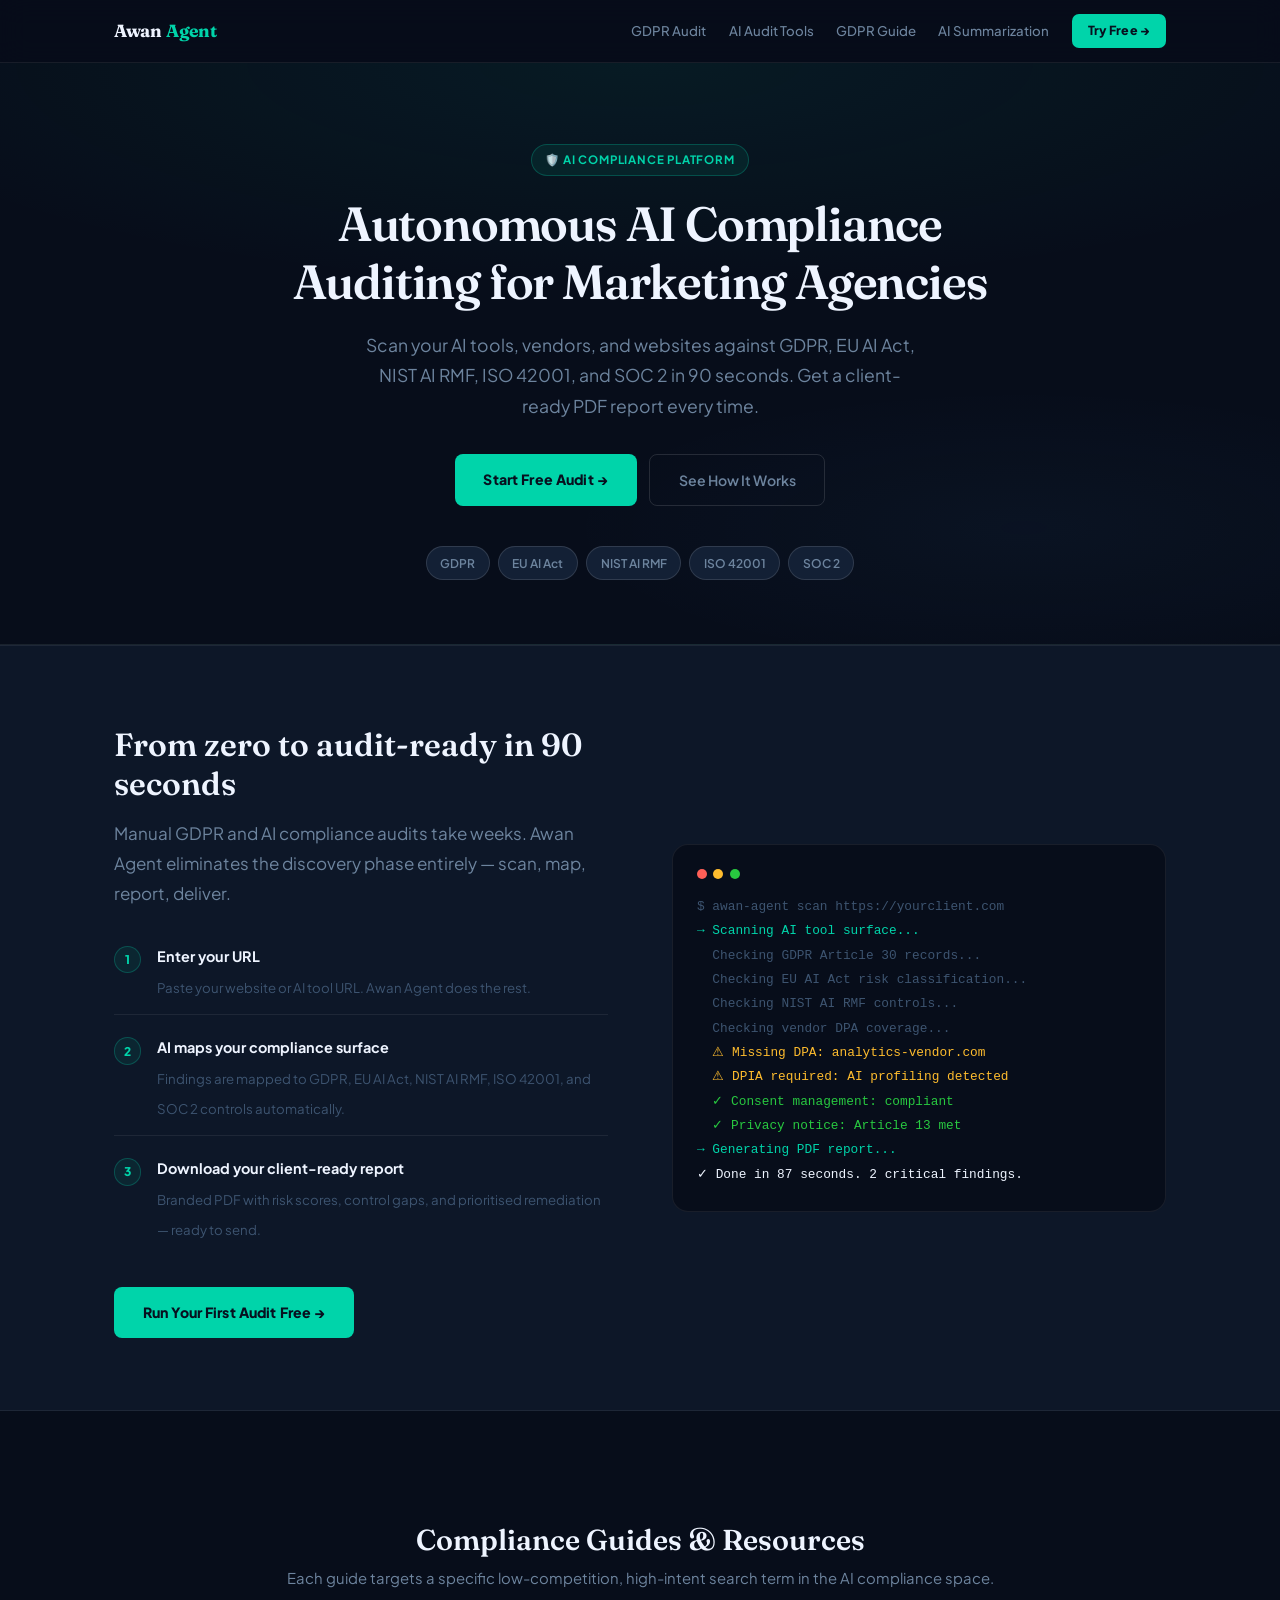
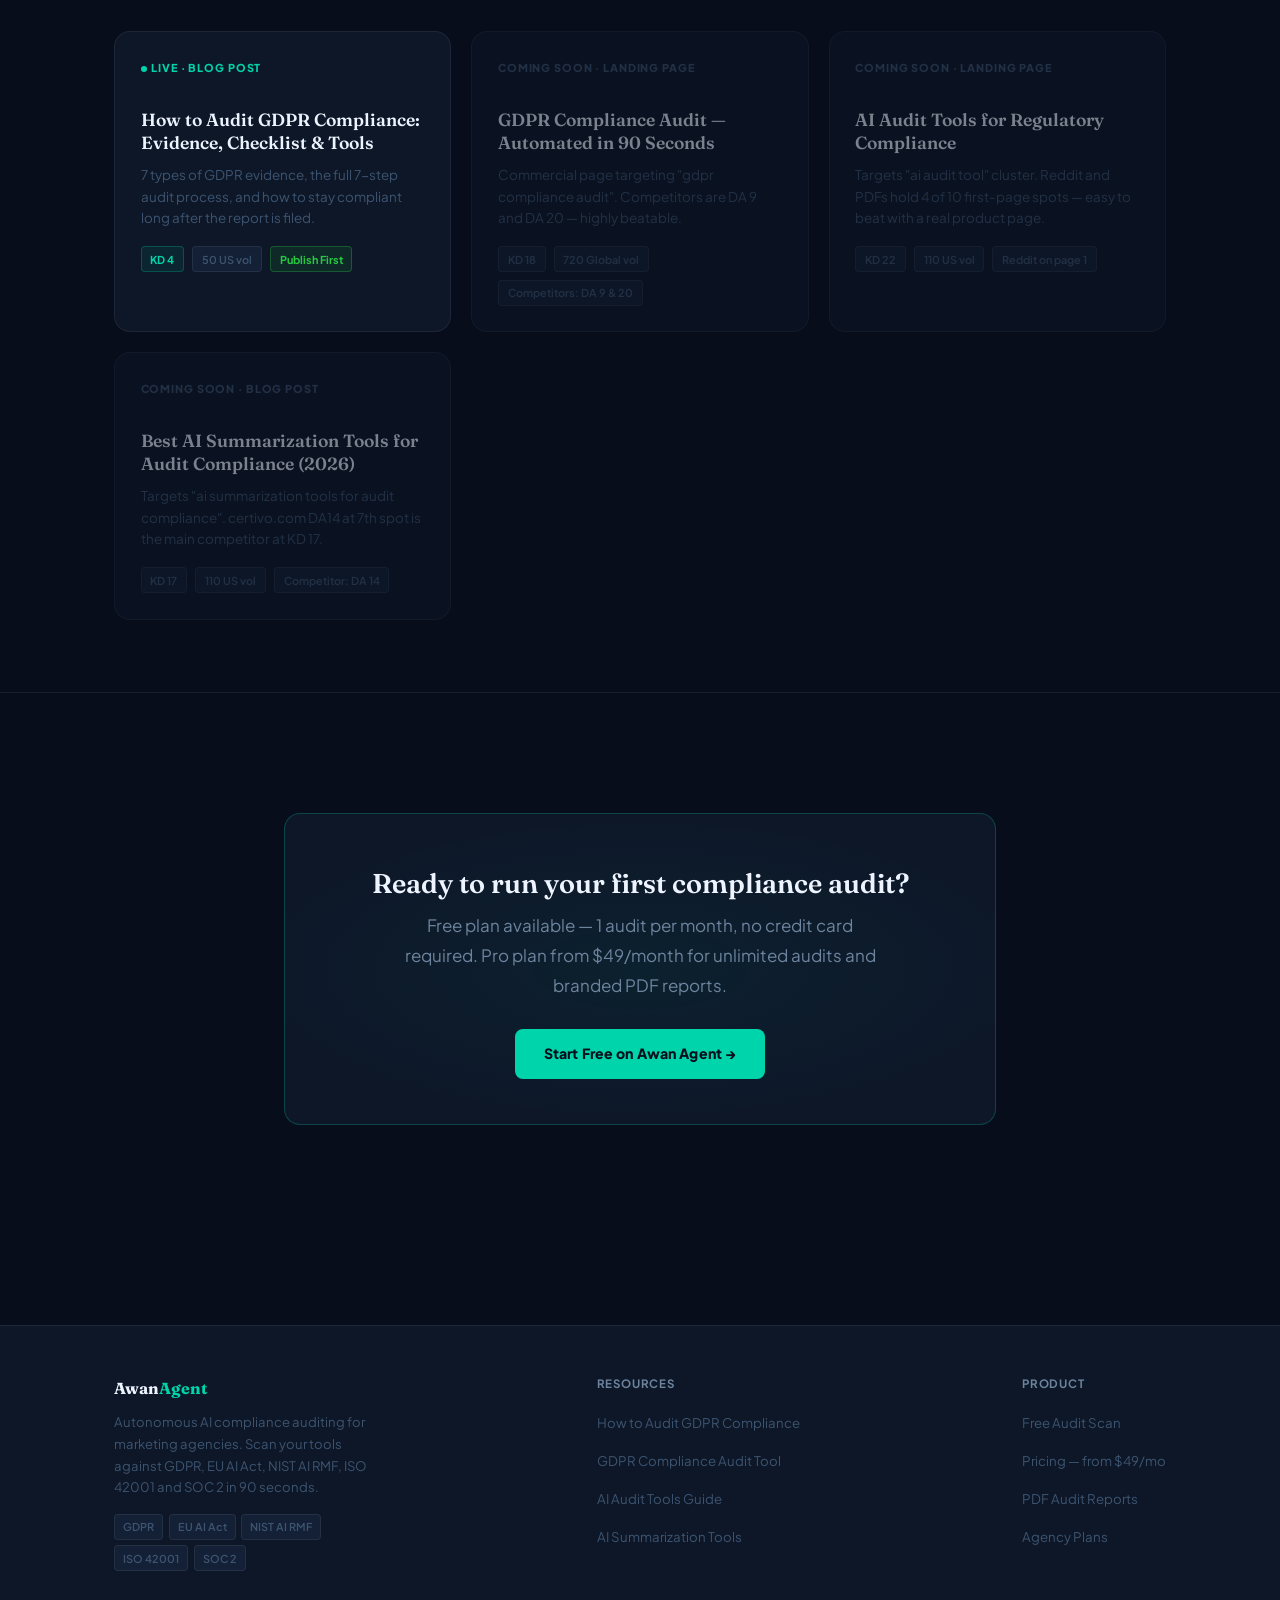
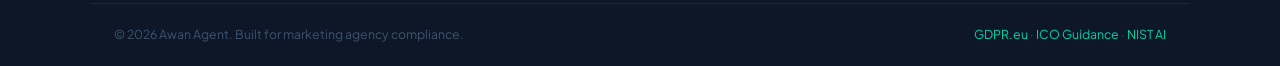
==== index.html @ 1c9b7498 "Add files via upload" ====
<!DOCTYPE html>
<html lang="en">
<head>
  <meta charset="UTF-8" />
  <meta name="viewport" content="width=device-width, initial-scale=1.0" />
  <title>Awan Agent — AI Compliance Audit for Marketing Agencies | GDPR, EU AI Act, SOC 2</title>
  <meta name="description" content="Awan Agent scans your AI tools against GDPR, EU AI Act, NIST AI RMF, ISO 42001 and SOC 2 in 90 seconds. Client-ready PDF reports. Built for marketing agencies." />
  <link rel="canonical" href="https://YOURDOMAIN.com/" />
  <meta property="og:title"       content="Awan Agent — AI Compliance Audit for Marketing Agencies" />
  <meta property="og:description" content="Autonomous GDPR and EU AI Act compliance auditing in 90 seconds. Client-ready PDF reports. Built for marketing agencies." />
  <meta property="og:type"        content="website" />
  <meta property="og:url"         content="https://YOURDOMAIN.com/" />
  <meta property="og:site_name"   content="Awan Agent" />
  <meta name="twitter:card"        content="summary_large_image" />
  <meta name="twitter:title"       content="Awan Agent — AI Compliance Audit for Marketing Agencies" />
  <meta name="twitter:description" content="Scan your AI tools against GDPR, EU AI Act, NIST AI RMF and SOC 2 in 90 seconds." />
  <script type="application/ld+json">
  {
    "@context": "https://schema.org",
    "@graph": [
      {
        "@type": "Organization",
        "name": "Awan Agent",
        "url": "https://awan-agent.lovable.app",
        "description": "Autonomous AI compliance auditing platform for marketing agencies covering GDPR, EU AI Act, NIST AI RMF, ISO 42001 and SOC 2."
      },
      {
        "@type": "WebSite",
        "name": "Awan Agent",
        "url": "https://YOURDOMAIN.com/",
        "description": "AI compliance audit resources and tools for marketing agencies."
      },
      {
        "@type": "BreadcrumbList",
        "itemListElement": [
          { "@type": "ListItem", "position": 1, "name": "Home", "item": "https://YOURDOMAIN.com/" }
        ]
      }
    ]
  }
  </script>
  <link rel="stylesheet" href="./styles.css" />
  <style>
    .hub-hero{padding:5rem 0 4rem;text-align:center;background:radial-gradient(ellipse 100% 60% at 50% 0%,rgba(0,212,170,.07) 0%,transparent 65%),radial-gradient(ellipse 60% 40% at 80% 80%,rgba(77,158,247,.04) 0%,transparent 60%);border-bottom:1px solid var(--border)}
    .hub-hero h1{max-width:720px;margin:0 auto 1.2rem}
    .hub-hero .lead{max-width:560px;margin:0 auto 2rem;font-size:1.1rem;color:var(--text-muted)}
    .frameworks-row{display:flex;gap:.5rem;flex-wrap:wrap;justify-content:center;margin-top:2.5rem}
    .fw-pill{background:var(--surface-2);border:1px solid var(--border-2);color:var(--text-muted);font-size:.75rem;font-weight:600;padding:.35rem .85rem;border-radius:100px}
    .pages-section{padding:4.5rem 0}
    .pages-section h2{text-align:center;font-size:clamp(1.3rem,3vw,1.8rem);margin-bottom:.5rem}
    .section-sub{text-align:center;color:var(--text-muted);font-size:.93rem;margin-bottom:2.5rem}
    .page-grid{display:grid;grid-template-columns:repeat(auto-fit,minmax(280px,1fr));gap:1.25rem}
    .page-card{background:var(--surface);border:1px solid var(--border);border-radius:var(--radius-lg);padding:1.6rem;text-decoration:none!important;display:block;transition:border-color .2s,transform .15s}
    .page-card:hover{border-color:var(--accent-border);transform:translateY(-3px);opacity:1}
    .page-card-type{font-size:.68rem;font-weight:800;text-transform:uppercase;letter-spacing:.08em;color:var(--accent);margin-bottom:.7rem;display:block}
    .page-card h3{font-family:var(--font-display);font-size:1.1rem;font-weight:600;color:#eef4ff;margin-bottom:.6rem;line-height:1.3}
    .page-card p{font-size:.84rem;color:var(--text-dim);margin:0 0 1.1rem;line-height:1.6}
    .page-card-meta{display:flex;gap:.5rem;flex-wrap:wrap}
    .kd-pill{font-size:.68rem;font-weight:700;background:var(--accent-dim);border:1px solid var(--accent-border);color:var(--accent);padding:.15rem .55rem;border-radius:4px}
    .vol-pill{font-size:.68rem;font-weight:600;background:var(--surface-2);border:1px solid var(--border);color:var(--text-dim);padding:.15rem .55rem;border-radius:4px}
    .live-dot{width:6px;height:6px;border-radius:50%;background:var(--accent);display:inline-block;margin-right:.3rem;animation:pulse 2s infinite}
    @keyframes pulse{0%,100%{opacity:1}50%{opacity:.35}}
    .coming-soon{opacity:.5;cursor:default}
    .coming-soon:hover{transform:none!important;border-color:var(--border)!important}
    .product-section{background:var(--surface);border-top:1px solid var(--border);border-bottom:1px solid var(--border);padding:4.5rem 0}
    .product-inner{max-width:var(--max-w-wide);margin:0 auto;padding:0 1.5rem;display:grid;grid-template-columns:1fr 1fr;gap:4rem;align-items:center}
    .product-inner h2{margin-top:0;font-size:clamp(1.4rem,3vw,2rem)}
    .product-inner>div>p{color:var(--text-muted)}
    .product-steps{list-style:none;margin:1.5rem 0 2rem;padding:0}
    .product-steps li{display:flex;gap:1rem;align-items:flex-start;padding:.75rem 0;border-bottom:1px solid var(--border)}
    .product-steps li:last-child{border-bottom:none}
    .step-num{background:var(--accent-dim);border:1px solid var(--accent-border);color:var(--accent);font-size:.75rem;font-weight:800;width:1.7rem;height:1.7rem;border-radius:50%;display:flex;align-items:center;justify-content:center;flex-shrink:0;margin-top:2px}
    .step-text strong{color:#eef4ff;display:block;font-size:.9rem;margin-bottom:.15rem}
    .step-text span{font-size:.83rem;color:var(--text-dim)}
    .product-visual{background:var(--bg);border:1px solid var(--border);border-radius:var(--radius-lg);padding:1.5rem}
    .terminal-bar{display:flex;gap:.4rem;margin-bottom:1rem}
    .terminal-bar span{width:10px;height:10px;border-radius:50%}
    .t-red{background:#ff5f57}.t-amber{background:#febc2e}.t-green{background:#28c840}
    .terminal-body{font-family:'Courier New',monospace;font-size:.8rem;line-height:1.9}
    .t-dim{color:var(--text-dim)}.t-accent{color:var(--accent)}.t-white{color:#eef4ff}.t-warn{color:#febc2e}.t-ok{color:#28c840}
    @media(max-width:720px){.product-inner{grid-template-columns:1fr;gap:2.5rem}.hub-hero{padding:3rem 0 2.5rem}}
  </style>
</head>
<body>

<nav class="site-nav" aria-label="Main navigation">
  <div class="nav-inner">
    <a href="./" class="nav-logo">Awan<span>Agent</span></a>
    <div class="nav-links">
      <a href="./gdpr-compliance-audit/">GDPR Audit</a>
      <a href="./ai-audit-tools/">AI Audit Tools</a>
      <a href="./blog/how-to-audit-gdpr-compliance/">GDPR Guide</a>
      <a href="./blog/ai-summarization-tools-audit-compliance/">AI Summarization</a>
      <a href="https://awan-agent.lovable.app" target="_blank" rel="noopener" class="btn-nav">Try Free →</a>
    </div>
  </div>
</nav>

<header class="hub-hero">
  <div class="container">
    <div class="hero-badge">🛡️ AI Compliance Platform</div>
    <h1>Autonomous AI Compliance Auditing for Marketing Agencies</h1>
    <p class="lead">Scan your AI tools, vendors, and websites against GDPR, EU AI Act, NIST AI RMF, ISO 42001, and SOC 2 in 90 seconds. Get a client-ready PDF report every time.</p>
    <div class="cta-buttons">
      <a href="https://awan-agent.lovable.app" target="_blank" rel="noopener" class="btn">Start Free Audit →</a>
      <a href="./gdpr-compliance-audit/" class="btn-ghost">See How It Works</a>
    </div>
    <div class="frameworks-row">
      <span class="fw-pill">GDPR</span>
      <span class="fw-pill">EU AI Act</span>
      <span class="fw-pill">NIST AI RMF</span>
      <span class="fw-pill">ISO 42001</span>
      <span class="fw-pill">SOC 2</span>
    </div>
  </div>
</header>

<section class="product-section">
  <div class="product-inner">
    <div>
      <h2>From zero to audit-ready in 90 seconds</h2>
      <p>Manual GDPR and AI compliance audits take weeks. Awan Agent eliminates the discovery phase entirely — scan, map, report, deliver.</p>
      <ul class="product-steps">
        <li>
          <span class="step-num">1</span>
          <div class="step-text"><strong>Enter your URL</strong><span>Paste your website or AI tool URL. Awan Agent does the rest.</span></div>
        </li>
        <li>
          <span class="step-num">2</span>
          <div class="step-text"><strong>AI maps your compliance surface</strong><span>Findings are mapped to GDPR, EU AI Act, NIST AI RMF, ISO 42001, and SOC 2 controls automatically.</span></div>
        </li>
        <li>
          <span class="step-num">3</span>
          <div class="step-text"><strong>Download your client-ready report</strong><span>Branded PDF with risk scores, control gaps, and prioritised remediation — ready to send.</span></div>
        </li>
      </ul>
      <a href="https://awan-agent.lovable.app" target="_blank" rel="noopener" class="btn">Run Your First Audit Free →</a>
    </div>
    <div class="product-visual" aria-hidden="true">
      <div class="terminal-bar"><span class="t-red"></span><span class="t-amber"></span><span class="t-green"></span></div>
      <div class="terminal-body">
        <div class="t-dim">$ awan-agent scan https://yourclient.com</div>
        <div class="t-accent">→ Scanning AI tool surface...</div>
        <div class="t-dim">&nbsp; Checking GDPR Article 30 records...</div>
        <div class="t-dim">&nbsp; Checking EU AI Act risk classification...</div>
        <div class="t-dim">&nbsp; Checking NIST AI RMF controls...</div>
        <div class="t-dim">&nbsp; Checking vendor DPA coverage...</div>
        <div class="t-warn">&nbsp; ⚠ Missing DPA: analytics-vendor.com</div>
        <div class="t-warn">&nbsp; ⚠ DPIA required: AI profiling detected</div>
        <div class="t-ok">&nbsp; ✓ Consent management: compliant</div>
        <div class="t-ok">&nbsp; ✓ Privacy notice: Article 13 met</div>
        <div class="t-accent">→ Generating PDF report...</div>
        <div class="t-white">✓ Done in 87 seconds. 2 critical findings.</div>
      </div>
    </div>
  </div>
</section>

<section class="pages-section">
  <div class="container-wide">
    <h2>Compliance Guides &amp; Resources</h2>
    <p class="section-sub">Each guide targets a specific low-competition, high-intent search term in the AI compliance space.</p>
    <div class="page-grid">

      <a href="./blog/how-to-audit-gdpr-compliance/" class="page-card">
        <span class="page-card-type"><span class="live-dot"></span>Live · Blog Post</span>
        <h3>How to Audit GDPR Compliance: Evidence, Checklist &amp; Tools</h3>
        <p>7 types of GDPR evidence, the full 7-step audit process, and how to stay compliant long after the report is filed.</p>
        <div class="page-card-meta">
          <span class="kd-pill">KD 4</span>
          <span class="vol-pill">50 US vol</span>
          <span class="kd-pill" style="background:rgba(40,200,64,.1);border-color:rgba(40,200,64,.3);color:#28c840">Publish First</span>
        </div>
      </a>

      <div class="page-card coming-soon">
        <span class="page-card-type" style="color:var(--text-dim)">Coming Soon · Landing Page</span>
        <h3>GDPR Compliance Audit — Automated in 90 Seconds</h3>
        <p>Commercial page targeting "gdpr compliance audit". Competitors are DA 9 and DA 20 — highly beatable.</p>
        <div class="page-card-meta">
          <span class="vol-pill">KD 18</span><span class="vol-pill">720 Global vol</span><span class="vol-pill">Competitors: DA 9 &amp; 20</span>
        </div>
      </div>

      <div class="page-card coming-soon">
        <span class="page-card-type" style="color:var(--text-dim)">Coming Soon · Landing Page</span>
        <h3>AI Audit Tools for Regulatory Compliance</h3>
        <p>Targets "ai audit tool" cluster. Reddit and PDFs hold 4 of 10 first-page spots — easy to beat with a real product page.</p>
        <div class="page-card-meta">
          <span class="vol-pill">KD 22</span><span class="vol-pill">110 US vol</span><span class="vol-pill">Reddit on page 1</span>
        </div>
      </div>

      <div class="page-card coming-soon">
        <span class="page-card-type" style="color:var(--text-dim)">Coming Soon · Blog Post</span>
        <h3>Best AI Summarization Tools for Audit Compliance (2026)</h3>
        <p>Targets "ai summarization tools for audit compliance". certivo.com DA14 at 7th spot is the main competitor at KD 17.</p>
        <div class="page-card-meta">
          <span class="vol-pill">KD 17</span><span class="vol-pill">110 US vol</span><span class="vol-pill">Competitor: DA 14</span>
        </div>
      </div>

    </div>
  </div>
</section>

<section style="padding:4rem 0;border-top:1px solid var(--border)">
  <div class="container">
    <div class="cta-block">
      <h2>Ready to run your first compliance audit?</h2>
      <p>Free plan available — 1 audit per month, no credit card required. Pro plan from $49/month for unlimited audits and branded PDF reports.</p>
      <div class="cta-buttons">
        <a href="https://awan-agent.lovable.app" target="_blank" rel="noopener" class="btn">Start Free on Awan Agent →</a>
      </div>
    </div>
  </div>
</section>

<footer class="site-footer">
  <div class="footer-main">
    <div class="footer-brand">
      <a href="./" class="footer-logo">Awan<span>Agent</span></a>
      <p class="footer-desc">Autonomous AI compliance auditing for marketing agencies. Scan your tools against GDPR, EU AI Act, NIST AI RMF, ISO 42001 and SOC 2 in 90 seconds.</p>
      <div class="footer-frameworks">
        <span class="fw-tag">GDPR</span><span class="fw-tag">EU AI Act</span><span class="fw-tag">NIST AI RMF</span><span class="fw-tag">ISO 42001</span><span class="fw-tag">SOC 2</span>
      </div>
    </div>
    <div class="footer-col">
      <h5>Resources</h5>
      <ul>
        <li><a href="./blog/how-to-audit-gdpr-compliance/">How to Audit GDPR Compliance</a></li>
        <li><a href="./gdpr-compliance-audit/">GDPR Compliance Audit Tool</a></li>
        <li><a href="./ai-audit-tools/">AI Audit Tools Guide</a></li>
        <li><a href="./blog/ai-summarization-tools-audit-compliance/">AI Summarization Tools</a></li>
      </ul>
    </div>
    <div class="footer-col">
      <h5>Product</h5>
      <ul>
        <li><a href="https://awan-agent.lovable.app" target="_blank" rel="noopener">Free Audit Scan</a></li>
        <li><a href="https://awan-agent.lovable.app" target="_blank" rel="noopener">Pricing — from $49/mo</a></li>
        <li><a href="https://awan-agent.lovable.app" target="_blank" rel="noopener">PDF Audit Reports</a></li>
        <li><a href="https://awan-agent.lovable.app" target="_blank" rel="noopener">Agency Plans</a></li>
      </ul>
    </div>
  </div>
  <div class="footer-bottom">
    <span>© 2026 Awan Agent. Built for marketing agency compliance.</span>
    <span>
      <a href="https://gdpr.eu" target="_blank" rel="noopener nofollow">GDPR.eu</a> ·
      <a href="https://ico.org.uk/for-organisations/uk-gdpr-guidance-and-resources/" target="_blank" rel="noopener nofollow">ICO Guidance</a> ·
      <a href="https://www.nist.gov/artificial-intelligence" target="_blank" rel="noopener nofollow">NIST AI</a>
    </span>
  </div>
</footer>

</body>
</html>
---- styles.css ----
/* ============================================
   AWAN AGENT — SEO Pages
   Dark compliance-tech aesthetic
   Fonts: Fraunces (display) + Plus Jakarta Sans (body)
   ============================================ */

@import url('https://fonts.googleapis.com/css2?family=Fraunces:ital,opsz,wght@0,9..144,300;0,9..144,500;0,9..144,600;0,9..144,700;1,9..144,400&family=Plus+Jakarta+Sans:wght@400;500;600;700;800&display=swap');

/* --- Variables --- */
:root {
  --bg:           #070d1a;
  --surface:      #0d1728;
  --surface-2:    #132035;
  --surface-3:    #1a2b46;
  --accent:       #00d4aa;
  --accent-2:     #4d9ef7;
  --accent-dim:   rgba(0,212,170,0.08);
  --accent-glow:  rgba(0,212,170,0.18);
  --accent-border:rgba(0,212,170,0.25);
  --text:         #dce8f5;
  --text-muted:   #6d849e;
  --text-dim:     #3d5470;
  --border:       rgba(255,255,255,0.07);
  --border-2:     rgba(255,255,255,0.12);
  --radius:       10px;
  --radius-lg:    16px;
  --font-display: 'Fraunces', Georgia, serif;
  --font-body:    'Plus Jakarta Sans', system-ui, sans-serif;
  --max-w:        760px;
  --max-w-wide:   1100px;
}

/* --- Reset --- */
*, *::before, *::after { box-sizing: border-box; margin: 0; padding: 0; }
html { scroll-behavior: smooth; }
body {
  font-family: var(--font-body);
  background: var(--bg);
  color: var(--text);
  line-height: 1.75;
  font-size: 17px;
  -webkit-font-smoothing: antialiased;
}
img { max-width: 100%; display: block; }
a { color: var(--accent); text-decoration: none; transition: opacity 0.15s; }
a:hover { opacity: 0.8; text-decoration: underline; text-decoration-color: var(--accent-border); }

/* --- Typography --- */
h1,h2,h3,h4 { font-family: var(--font-display); line-height: 1.2; color: #eef4ff; font-weight: 600; }
h1 { font-size: clamp(1.9rem,5vw,3rem); letter-spacing: -0.025em; margin-bottom: 1.25rem; }
h2 { font-size: clamp(1.35rem,3vw,1.85rem); margin: 3rem 0 1rem; padding-top: 0.5rem; }
h2:first-of-type { margin-top: 2rem; }
h3 { font-size: 1.05rem; margin: 2rem 0 0.5rem; font-family: var(--font-body); font-weight: 700; color: var(--accent); }
p { margin-bottom: 1.2rem; }
ul, ol { margin: 0 0 1.4rem 1.5rem; }
li { margin-bottom: 0.55rem; }
strong { color: #eef4ff; font-weight: 700; }
hr { border: none; border-top: 1px solid var(--border); margin: 2.5rem 0; }

/* --- Layout --- */
.container      { max-width: var(--max-w);      margin: 0 auto; padding: 0 1.5rem; }
.container-wide { max-width: var(--max-w-wide); margin: 0 auto; padding: 0 1.5rem; }

/* ── Navigation ─────────────────────── */
.site-nav {
  background: rgba(7,13,26,0.92);
  border-bottom: 1px solid var(--border);
  position: sticky; top: 0; z-index: 100;
  backdrop-filter: blur(14px); -webkit-backdrop-filter: blur(14px);
}
.nav-inner {
  max-width: var(--max-w-wide); margin: 0 auto; padding: 0 1.5rem;
  display: flex; align-items: center; justify-content: space-between; height: 62px;
}
.nav-logo {
  font-family: var(--font-display); font-size: 1.1rem; font-weight: 700;
  color: #eef4ff; text-decoration: none !important; letter-spacing: -0.02em;
  display: flex; align-items: center; gap: 0.3rem;
}
.nav-logo span { color: var(--accent); }
.nav-links { display: flex; gap: 1.4rem; align-items: center; flex-wrap: wrap; }
.nav-links a { font-size: 0.83rem; font-weight: 500; color: var(--text-muted); text-decoration: none !important; transition: color 0.15s; }
.nav-links a:hover, .nav-links a.active { color: var(--accent); opacity: 1; }
.btn-nav {
  background: var(--accent) !important; color: #07101f !important;
  padding: 0.4rem 1rem; border-radius: 7px;
  font-weight: 800 !important; font-size: 0.78rem !important;
  letter-spacing: 0.01em; transition: background 0.15s !important;
  text-decoration: none !important;
}
.btn-nav:hover { background: #00edc0 !important; opacity: 1 !important; }

/* ── Breadcrumb ─────────────────────── */
.breadcrumb {
  font-size: 0.78rem; color: var(--text-dim);
  display: flex; gap: 0.35rem; align-items: center; flex-wrap: wrap;
  padding: 1.2rem 0 0;
}
.breadcrumb a { color: var(--text-dim); text-decoration: none !important; }
.breadcrumb a:hover { color: var(--accent); opacity: 1; }
.breadcrumb .sep { opacity: 0.35; }
.breadcrumb .current { color: var(--text-muted); }

/* ── Hero ───────────────────────────── */
.hero {
  padding: 3.5rem 0 3rem;
  background: radial-gradient(ellipse 90% 60% at 50% 0%, rgba(0,212,170,0.05) 0%, transparent 65%);
  border-bottom: 1px solid var(--border);
}
.hero .container { text-align: center; }
.hero-badge {
  display: inline-flex; align-items: center; gap: 0.4rem;
  background: var(--accent-dim); border: 1px solid var(--accent-border);
  color: var(--accent);
  font-size: 0.72rem; font-weight: 700;
  padding: 0.3rem 0.85rem; border-radius: 100px;
  text-transform: uppercase; letter-spacing: 0.07em;
  margin-bottom: 1.2rem;
}
.hero h1 { max-width: 700px; margin: 0 auto 1.1rem; }
.hero .lead {
  font-size: 1.05rem; color: var(--text-muted); max-width: 580px;
  margin: 0 auto 1.8rem; line-height: 1.7;
}
.meta-row {
  display: flex; align-items: center; justify-content: center;
  gap: 1.4rem; flex-wrap: wrap;
  font-size: 0.78rem; color: var(--text-dim); margin-bottom: 0.5rem;
}
.meta-row .sep { opacity: 0.3; }
.meta-row a { color: var(--text-dim); font-weight: 600; }

/* ── Article body ───────────────────── */
.article-body { padding: 3rem 0 5rem; }

/* ── Snippet Block ──────────────────── */
.snippet-block {
  background: var(--accent-dim);
  border-left: 3px solid var(--accent);
  border-radius: 0 var(--radius) var(--radius) 0;
  padding: 1.25rem 1.5rem; margin: 1.75rem 0 2.5rem;
}
.snippet-label {
  display: block; font-size: 0.68rem; font-weight: 800;
  text-transform: uppercase; letter-spacing: 0.09em;
  color: var(--accent); margin-bottom: 0.55rem; opacity: 0.8;
}
.snippet-block p { font-size: 0.96rem; line-height: 1.72; color: var(--text); margin: 0; }

/* ── Step List ──────────────────────── */
.step-list { list-style: none; margin: 0.5rem 0 2rem; padding: 0; counter-reset: steps; }
.step-list > li {
  counter-increment: steps; margin: 0;
  display: grid; grid-template-columns: 2.2rem 1fr; gap: 1rem; align-items: start;
  padding: 1rem 0; border-bottom: 1px solid var(--border);
}
.step-list > li::before {
  content: counter(steps, decimal-leading-zero);
  font-family: var(--font-display); font-size: 1.1rem; font-weight: 700;
  color: var(--accent); padding-top: 3px;
}
.step-list .step-title { font-weight: 700; color: #eef4ff; display: block; margin-bottom: 0.25rem; }
.step-list p { margin: 0; font-size: 0.93rem; color: var(--text-muted); }

/* ── Evidence / Numbered Items ──────── */
.evidence-list { list-style: none; margin: 0.5rem 0 2rem; padding: 0; counter-reset: ev; }
.evidence-list > li {
  counter-increment: ev; margin: 0;
  display: grid; grid-template-columns: 2rem 1fr; gap: 0.85rem; align-items: start;
  padding: 0.9rem 0; border-bottom: 1px solid var(--border);
}
.evidence-list > li::before {
  content: counter(ev);
  width: 2rem; height: 2rem; border-radius: 50%;
  background: var(--accent-dim); border: 1px solid var(--accent-border);
  color: var(--accent); font-size: 0.75rem; font-weight: 800;
  display: flex; align-items: center; justify-content: center;
  flex-shrink: 0; margin-top: 2px;
}
.evidence-list .ev-title { font-weight: 700; color: #eef4ff; display: block; margin-bottom: 0.2rem; }
.evidence-list p { margin: 0; font-size: 0.91rem; color: var(--text-muted); }

/* ── Table ──────────────────────────── */
.table-wrap { overflow-x: auto; margin: 1.5rem 0 2rem; border-radius: var(--radius); border: 1px solid var(--border); }
table { width: 100%; border-collapse: collapse; font-size: 0.88rem; }
th {
  background: var(--surface-2); padding: 0.8rem 1rem;
  text-align: left; font-weight: 700; color: var(--accent);
  font-size: 0.75rem; text-transform: uppercase; letter-spacing: 0.05em;
  border-bottom: 1px solid var(--border-2); font-family: var(--font-body);
}
td { padding: 0.8rem 1rem; border-bottom: 1px solid var(--border); vertical-align: top; color: var(--text-muted); }
tr:last-child td { border-bottom: none; }
tr:hover td { background: rgba(255,255,255,0.015); }
td:first-child { font-weight: 600; color: var(--text); }
.tick  { color: var(--accent); font-weight: 800; }
.cross { color: var(--text-dim); }
.awan  { color: #eef4ff; font-weight: 700; }

/* ── FAQ ────────────────────────────── */
.faq-section { margin: 2.5rem 0; }
.faq-section > h2 { margin-bottom: 1.5rem; }
.faq-item { border-bottom: 1px solid var(--border); }
.faq-q {
  width: 100%; background: none; border: none;
  text-align: left; padding: 1.1rem 0;
  display: flex; align-items: center; justify-content: space-between; gap: 1rem;
  cursor: pointer; font-family: var(--font-body);
  font-size: 0.97rem; font-weight: 700; color: #eef4ff;
}
.faq-q .icon { flex-shrink: 0; width: 22px; height: 22px; border-radius: 50%; border: 1px solid var(--border-2); display: flex; align-items: center; justify-content: center; color: var(--accent); font-size: 1rem; line-height: 1; transition: background 0.15s; }
.faq-q[aria-expanded="true"] .icon { background: var(--accent-dim); }
.faq-a { overflow: hidden; max-height: 0; transition: max-height 0.32s ease; }
.faq-a-inner { padding: 0 0 1.2rem; font-size: 0.94rem; color: var(--text-muted); line-height: 1.75; }
.faq-a-inner p { margin-bottom: 0.6rem; color: var(--text-muted); }
.faq-a-inner p:last-child { margin-bottom: 0; }

/* ── CTA Block ──────────────────────── */
.cta-block {
  margin: 3.5rem 0;
  background: var(--surface);
  border: 1px solid var(--accent-border);
  border-radius: var(--radius-lg);
  padding: 2.8rem 2rem;
  text-align: center;
  background:
    radial-gradient(ellipse 80% 70% at 50% 50%, rgba(0,212,170,0.05) 0%, transparent 70%),
    var(--surface);
}
.cta-block h2 { margin: 0 0 0.75rem; font-size: clamp(1.3rem,3vw,1.7rem); }
.cta-block p { color: var(--text-muted); margin-bottom: 1.75rem; max-width: 480px; margin-left: auto; margin-right: auto; }
.cta-buttons { display: flex; gap: 0.75rem; justify-content: center; flex-wrap: wrap; }
.btn {
  display: inline-block;
  background: var(--accent); color: #07101f !important;
  font-weight: 800; font-size: 0.88rem;
  padding: 0.8rem 1.8rem; border-radius: 8px;
  text-decoration: none !important; letter-spacing: 0.01em;
  transition: background 0.15s, transform 0.1s;
}
.btn:hover { background: #00edc0; transform: translateY(-1px); opacity: 1; }
.btn-ghost {
  background: transparent; color: var(--text-muted) !important;
  border: 1px solid var(--border-2);
  font-weight: 600; font-size: 0.88rem;
  padding: 0.8rem 1.8rem; border-radius: 8px;
  text-decoration: none !important;
  transition: background 0.15s, color 0.15s;
}
.btn-ghost:hover { background: var(--surface-2); color: var(--text) !important; opacity: 1; }

/* ── Inline CTA banner ──────────────── */
.inline-cta {
  background: var(--surface-2); border: 1px solid var(--border);
  border-radius: var(--radius); padding: 1.2rem 1.5rem;
  margin: 2.5rem 0;
  display: flex; align-items: center; justify-content: space-between;
  gap: 1rem; flex-wrap: wrap;
}
.inline-cta p { margin: 0; font-size: 0.9rem; color: var(--text-muted); }
.inline-cta strong { color: #eef4ff; }
.btn-sm {
  background: var(--accent); color: #07101f !important;
  font-weight: 800; font-size: 0.78rem;
  padding: 0.5rem 1.1rem; border-radius: 6px;
  text-decoration: none !important; white-space: nowrap;
  transition: background 0.15s;
}
.btn-sm:hover { background: #00edc0; opacity: 1; }

/* ── Info / Warning Box ─────────────── */
.info-box {
  background: var(--surface); border: 1px solid var(--border-2);
  border-radius: var(--radius); padding: 1.2rem 1.5rem; margin: 2rem 0;
}
.info-box p { margin: 0; font-size: 0.9rem; color: var(--text-muted); }
.info-box strong { color: #eef4ff; }
.info-box.tip { border-color: var(--accent-border); background: var(--accent-dim); }
.info-box.tip p { color: var(--text); }

/* ── Tags / Badges ──────────────────── */
.tag {
  display: inline-block;
  background: var(--surface-2); border: 1px solid var(--border);
  color: var(--text-dim); font-size: 0.7rem; font-weight: 600;
  padding: 0.2rem 0.6rem; border-radius: 4px;
  text-transform: uppercase; letter-spacing: 0.05em;
  margin: 0 0.3rem 0.3rem 0;
}
.tag.green { color: var(--accent); border-color: var(--accent-border); background: var(--accent-dim); }

/* ── Feature Cards ──────────────────── */
.card-grid {
  display: grid; grid-template-columns: repeat(auto-fit, minmax(200px,1fr));
  gap: 1rem; margin: 1.5rem 0 2.5rem;
}
.card {
  background: var(--surface); border: 1px solid var(--border);
  border-radius: var(--radius); padding: 1.25rem;
  transition: border-color 0.15s;
}
.card:hover { border-color: var(--border-2); }
.card-icon { font-size: 1.5rem; margin-bottom: 0.7rem; }
.card h4 { font-family: var(--font-body); font-size: 0.9rem; font-weight: 700; color: #eef4ff; margin-bottom: 0.35rem; }
.card p  { font-size: 0.82rem; color: var(--text-muted); margin: 0; line-height: 1.6; }

/* ── Footer ─────────────────────────── */
.site-footer {
  background: var(--surface); border-top: 1px solid var(--border); margin-top: 5rem;
}
.footer-main {
  max-width: var(--max-w-wide); margin: 0 auto; padding: 3rem 1.5rem 2rem;
  display: flex; flex-wrap: wrap; gap: 2.5rem; justify-content: space-between;
}
.footer-brand { max-width: 260px; }
.footer-logo { font-family: var(--font-display); font-size: 1rem; font-weight: 700; color: #eef4ff; display: block; margin-bottom: 0.6rem; }
.footer-logo span { color: var(--accent); }
.footer-desc { font-size: 0.82rem; color: var(--text-dim); line-height: 1.65; margin-bottom: 1rem; }
.footer-frameworks { display: flex; gap: 0.35rem; flex-wrap: wrap; }
.fw-tag {
  font-size: 0.68rem; background: var(--surface-2); border: 1px solid var(--border);
  color: var(--text-dim); padding: 0.15rem 0.5rem; border-radius: 4px; font-weight: 600;
}
.footer-col h5 {
  font-family: var(--font-body); font-size: 0.72rem; font-weight: 700;
  text-transform: uppercase; letter-spacing: 0.07em; color: var(--text-muted);
  margin-bottom: 0.85rem;
}
.footer-col ul { list-style: none; margin: 0; padding: 0; }
.footer-col li { margin-bottom: 0.5rem; }
.footer-col a { font-size: 0.83rem; color: var(--text-dim); text-decoration: none !important; }
.footer-col a:hover { color: var(--accent); opacity: 1; }
.footer-bottom {
  max-width: var(--max-w-wide); margin: 0 auto; padding: 1.25rem 1.5rem;
  border-top: 1px solid var(--border);
  display: flex; justify-content: space-between; flex-wrap: wrap; gap: 0.75rem;
  font-size: 0.77rem; color: var(--text-dim);
}

/* ── Responsive ─────────────────────── */
@media (max-width: 640px) {
  .nav-links { display: none; }
  .hero { padding: 2.5rem 0 2rem; }
  .cta-block { padding: 2rem 1.25rem; }
  .inline-cta { flex-direction: column; gap: 0.75rem; }
  .footer-main { flex-direction: column; gap: 1.8rem; }
  .table-wrap { font-size: 0.82rem; }
}
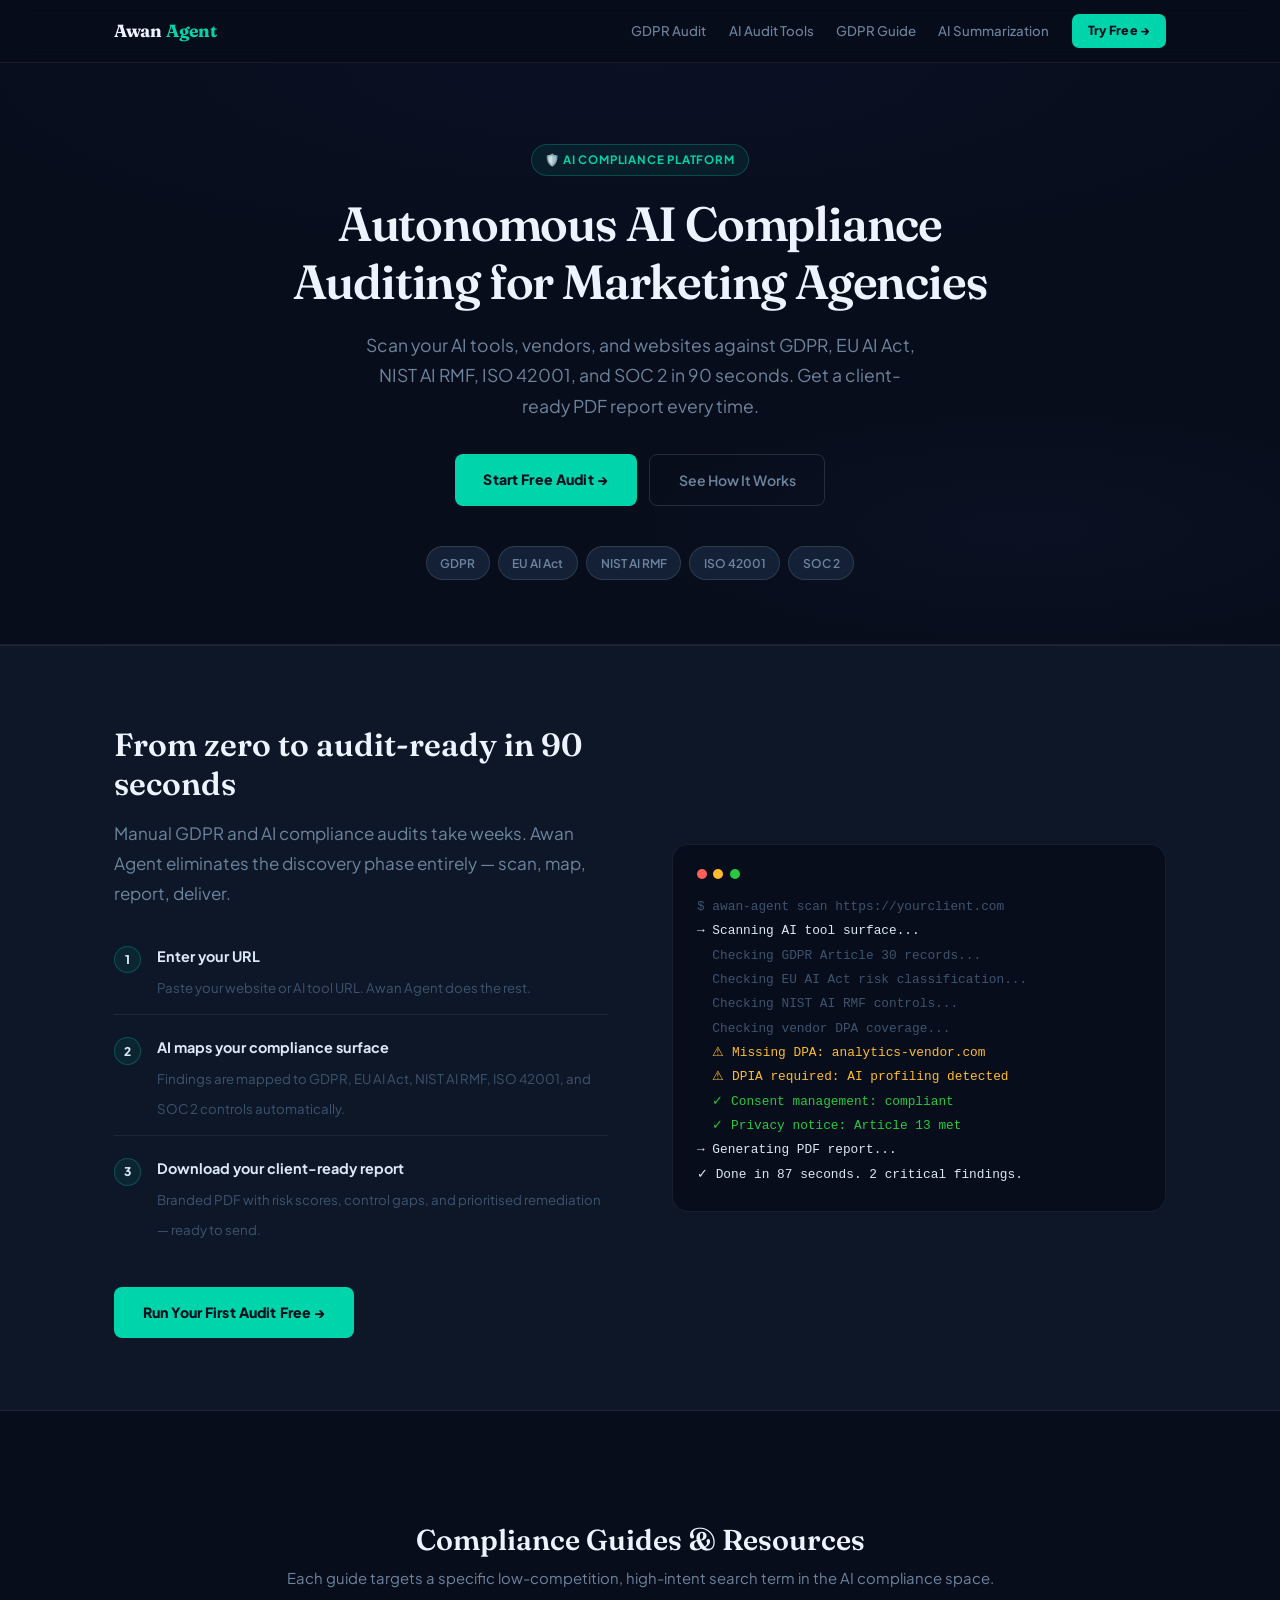
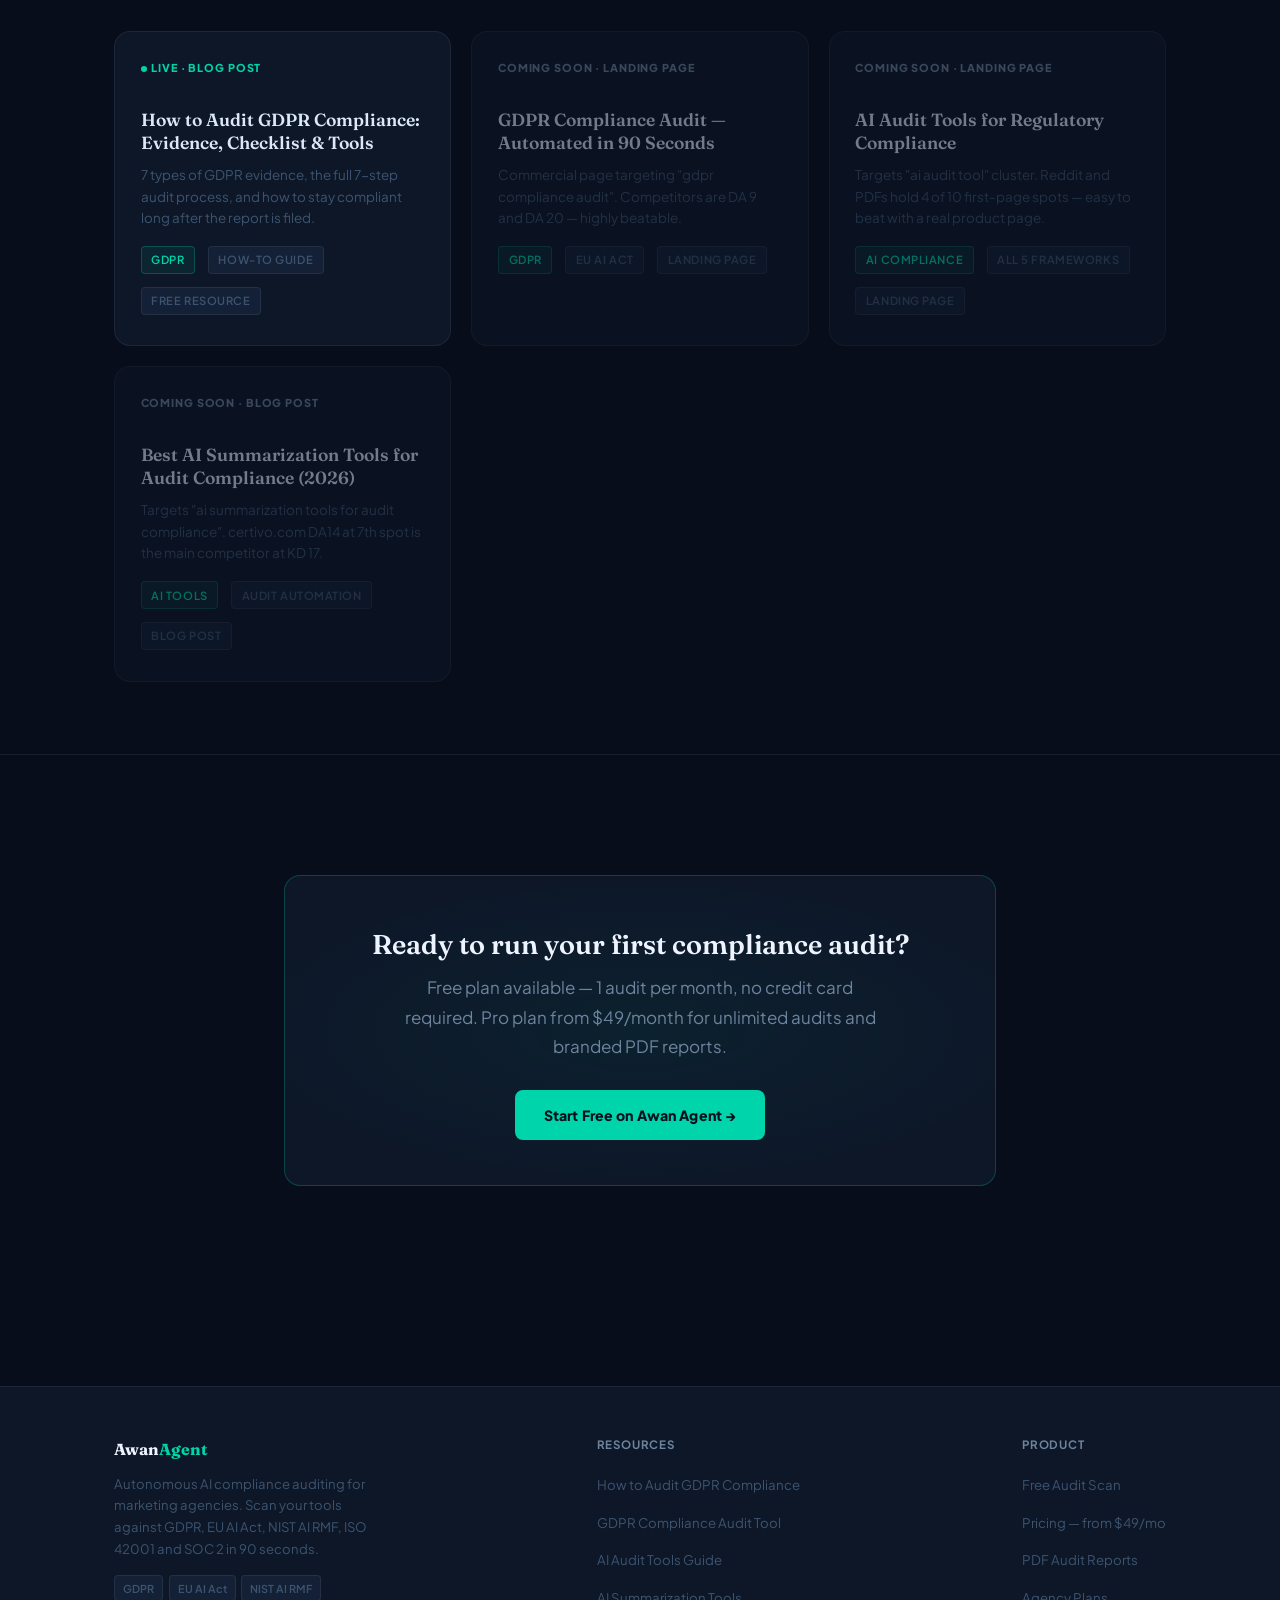
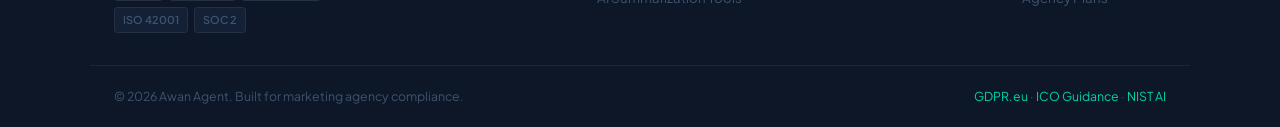
==== commit b8d54cf4: "Update canonical URLs and improve styling" ====
--- a/index.html
+++ b/index.html
@@ -5,11 +5,11 @@
   <meta name="viewport" content="width=device-width, initial-scale=1.0" />
   <title>Awan Agent — AI Compliance Audit for Marketing Agencies | GDPR, EU AI Act, SOC 2</title>
   <meta name="description" content="Awan Agent scans your AI tools against GDPR, EU AI Act, NIST AI RMF, ISO 42001 and SOC 2 in 90 seconds. Client-ready PDF reports. Built for marketing agencies." />
-  <link rel="canonical" href="https://YOURDOMAIN.com/" />
+  <link rel="canonical" href="https://ohawanaofficial.github.io/Awan-Agent/" />
   <meta property="og:title"       content="Awan Agent — AI Compliance Audit for Marketing Agencies" />
   <meta property="og:description" content="Autonomous GDPR and EU AI Act compliance auditing in 90 seconds. Client-ready PDF reports. Built for marketing agencies." />
   <meta property="og:type"        content="website" />
-  <meta property="og:url"         content="https://YOURDOMAIN.com/" />
+  <meta property="og:url"         content="https://ohawanaofficial.github.io/Awan-Agent/" />
   <meta property="og:site_name"   content="Awan Agent" />
   <meta name="twitter:card"        content="summary_large_image" />
   <meta name="twitter:title"       content="Awan Agent — AI Compliance Audit for Marketing Agencies" />
@@ -27,13 +27,13 @@
       {
         "@type": "WebSite",
         "name": "Awan Agent",
-        "url": "https://YOURDOMAIN.com/",
+        "url": "https://ohawanaofficial.github.io/Awan-Agent/",
         "description": "AI compliance audit resources and tools for marketing agencies."
       },
       {
         "@type": "BreadcrumbList",
         "itemListElement": [
-          { "@type": "ListItem", "position": 1, "name": "Home", "item": "https://YOURDOMAIN.com/" }
+          { "@type": "ListItem", "position": 1, "name": "Home", "item": "https://ohawanaofficial.github.io/Awan-Agent/" }
         ]
       }
     ]
@@ -41,7 +41,7 @@
   </script>
   <link rel="stylesheet" href="./styles.css" />
   <style>
-    .hub-hero{padding:5rem 0 4rem;text-align:center;background:radial-gradient(ellipse 100% 60% at 50% 0%,rgba(0,212,170,.07) 0%,transparent 65%),radial-gradient(ellipse 60% 40% at 80% 80%,rgba(77,158,247,.04) 0%,transparent 60%);border-bottom:1px solid var(--border)}
+    .hub-hero{padding:5rem 0 4rem;text-align:center;background:radial-gradient(ellipse 100% 60% at 50% 0%,rgba(79,70,229,.05) 0%,transparent 65%),radial-gradient(ellipse 60% 40% at 80% 80%,rgba(99,102,241,.04) 0%,transparent 60%);border-bottom:1px solid var(--border)}
     .hub-hero h1{max-width:720px;margin:0 auto 1.2rem}
     .hub-hero .lead{max-width:560px;margin:0 auto 2rem;font-size:1.1rem;color:var(--text-muted)}
     .frameworks-row{display:flex;gap:.5rem;flex-wrap:wrap;justify-content:center;margin-top:2.5rem}
@@ -52,11 +52,11 @@
     .page-grid{display:grid;grid-template-columns:repeat(auto-fit,minmax(280px,1fr));gap:1.25rem}
     .page-card{background:var(--surface);border:1px solid var(--border);border-radius:var(--radius-lg);padding:1.6rem;text-decoration:none!important;display:block;transition:border-color .2s,transform .15s}
     .page-card:hover{border-color:var(--accent-border);transform:translateY(-3px);opacity:1}
-    .page-card-type{font-size:.68rem;font-weight:800;text-transform:uppercase;letter-spacing:.08em;color:var(--accent);margin-bottom:.7rem;display:block}
-    .page-card h3{font-family:var(--font-display);font-size:1.1rem;font-weight:600;color:#eef4ff;margin-bottom:.6rem;line-height:1.3}
+    .page-card-type{font-size:.68rem;font-weight:800;text-transform:uppercase;letter-spacing:.08em;color:var(--primary);margin-bottom:.7rem;display:block}
+    .page-card h3{font-family:var(--font-display);font-size:1.1rem;font-weight:600;color:var(--text);margin-bottom:.6rem;line-height:1.3}
     .page-card p{font-size:.84rem;color:var(--text-dim);margin:0 0 1.1rem;line-height:1.6}
     .page-card-meta{display:flex;gap:.5rem;flex-wrap:wrap}
-    .kd-pill{font-size:.68rem;font-weight:700;background:var(--accent-dim);border:1px solid var(--accent-border);color:var(--accent);padding:.15rem .55rem;border-radius:4px}
+    .kd-pill{font-size:.68rem;font-weight:700;background:var(--accent-dim);border:1px solid var(--accent-border);color:var(--primary);padding:.15rem .55rem;border-radius:4px}
     .vol-pill{font-size:.68rem;font-weight:600;background:var(--surface-2);border:1px solid var(--border);color:var(--text-dim);padding:.15rem .55rem;border-radius:4px}
     .live-dot{width:6px;height:6px;border-radius:50%;background:var(--accent);display:inline-block;margin-right:.3rem;animation:pulse 2s infinite}
     @keyframes pulse{0%,100%{opacity:1}50%{opacity:.35}}
@@ -69,15 +69,15 @@
     .product-steps{list-style:none;margin:1.5rem 0 2rem;padding:0}
     .product-steps li{display:flex;gap:1rem;align-items:flex-start;padding:.75rem 0;border-bottom:1px solid var(--border)}
     .product-steps li:last-child{border-bottom:none}
-    .step-num{background:var(--accent-dim);border:1px solid var(--accent-border);color:var(--accent);font-size:.75rem;font-weight:800;width:1.7rem;height:1.7rem;border-radius:50%;display:flex;align-items:center;justify-content:center;flex-shrink:0;margin-top:2px}
-    .step-text strong{color:#eef4ff;display:block;font-size:.9rem;margin-bottom:.15rem}
+    .step-num{background:var(--accent-dim);border:1px solid var(--accent-border);color:var(--primary);font-size:.75rem;font-weight:800;width:1.7rem;height:1.7rem;border-radius:50%;display:flex;align-items:center;justify-content:center;flex-shrink:0;margin-top:2px}
+    .step-text strong{color:var(--text);display:block;font-size:.9rem;margin-bottom:.15rem}
     .step-text span{font-size:.83rem;color:var(--text-dim)}
     .product-visual{background:var(--bg);border:1px solid var(--border);border-radius:var(--radius-lg);padding:1.5rem}
     .terminal-bar{display:flex;gap:.4rem;margin-bottom:1rem}
     .terminal-bar span{width:10px;height:10px;border-radius:50%}
     .t-red{background:#ff5f57}.t-amber{background:#febc2e}.t-green{background:#28c840}
     .terminal-body{font-family:'Courier New',monospace;font-size:.8rem;line-height:1.9}
-    .t-dim{color:var(--text-dim)}.t-accent{color:var(--accent)}.t-white{color:#eef4ff}.t-warn{color:#febc2e}.t-ok{color:#28c840}
+    .t-dim{color:var(--text-dim)}.t-accent{color:var(--primary)}.t-white{color:var(--text)}.t-warn{color:#febc2e}.t-ok{color:#28c840}
     @media(max-width:720px){.product-inner{grid-template-columns:1fr;gap:2.5rem}.hub-hero{padding:3rem 0 2.5rem}}
   </style>
 </head>
@@ -167,36 +167,36 @@
         <h3>How to Audit GDPR Compliance: Evidence, Checklist &amp; Tools</h3>
         <p>7 types of GDPR evidence, the full 7-step audit process, and how to stay compliant long after the report is filed.</p>
         <div class="page-card-meta">
-          <span class="kd-pill">KD 4</span>
-          <span class="vol-pill">50 US vol</span>
-          <span class="kd-pill" style="background:rgba(40,200,64,.1);border-color:rgba(40,200,64,.3);color:#28c840">Publish First</span>
+          <span class="tag green">GDPR</span>
+          <span class="tag">How-To Guide</span>
+          <span class="tag">Free Resource</span>
         </div>
       </a>
 
       <div class="page-card coming-soon">
-        <span class="page-card-type" style="color:var(--text-dim)">Coming Soon · Landing Page</span>
+        <span class="page-card-type" style="color:var(--text-muted)">Coming Soon · Landing Page</span>
         <h3>GDPR Compliance Audit — Automated in 90 Seconds</h3>
         <p>Commercial page targeting "gdpr compliance audit". Competitors are DA 9 and DA 20 — highly beatable.</p>
         <div class="page-card-meta">
-          <span class="vol-pill">KD 18</span><span class="vol-pill">720 Global vol</span><span class="vol-pill">Competitors: DA 9 &amp; 20</span>
+          <span class="tag green">GDPR</span><span class="tag">EU AI Act</span><span class="tag">Landing Page</span>
         </div>
       </div>
 
       <div class="page-card coming-soon">
-        <span class="page-card-type" style="color:var(--text-dim)">Coming Soon · Landing Page</span>
+        <span class="page-card-type" style="color:var(--text-muted)">Coming Soon · Landing Page</span>
         <h3>AI Audit Tools for Regulatory Compliance</h3>
         <p>Targets "ai audit tool" cluster. Reddit and PDFs hold 4 of 10 first-page spots — easy to beat with a real product page.</p>
         <div class="page-card-meta">
-          <span class="vol-pill">KD 22</span><span class="vol-pill">110 US vol</span><span class="vol-pill">Reddit on page 1</span>
+          <span class="tag green">AI Compliance</span><span class="tag">All 5 Frameworks</span><span class="tag">Landing Page</span>
         </div>
       </div>
 
       <div class="page-card coming-soon">
-        <span class="page-card-type" style="color:var(--text-dim)">Coming Soon · Blog Post</span>
+        <span class="page-card-type" style="color:var(--text-muted)">Coming Soon · Blog Post</span>
         <h3>Best AI Summarization Tools for Audit Compliance (2026)</h3>
         <p>Targets "ai summarization tools for audit compliance". certivo.com DA14 at 7th spot is the main competitor at KD 17.</p>
         <div class="page-card-meta">
-          <span class="vol-pill">KD 17</span><span class="vol-pill">110 US vol</span><span class="vol-pill">Competitor: DA 14</span>
+          <span class="tag green">AI Tools</span><span class="tag">Audit Automation</span><span class="tag">Blog Post</span>
         </div>
       </div>
 
@@ -204,7 +204,7 @@
   </div>
 </section>
 
-<section style="padding:4rem 0;border-top:1px solid var(--border)">
+<section style="padding:4rem 0;border-top:1px solid var(--border);background:var(--bg)">
   <div class="container">
     <div class="cta-block">
       <h2>Ready to run your first compliance audit?</h2>
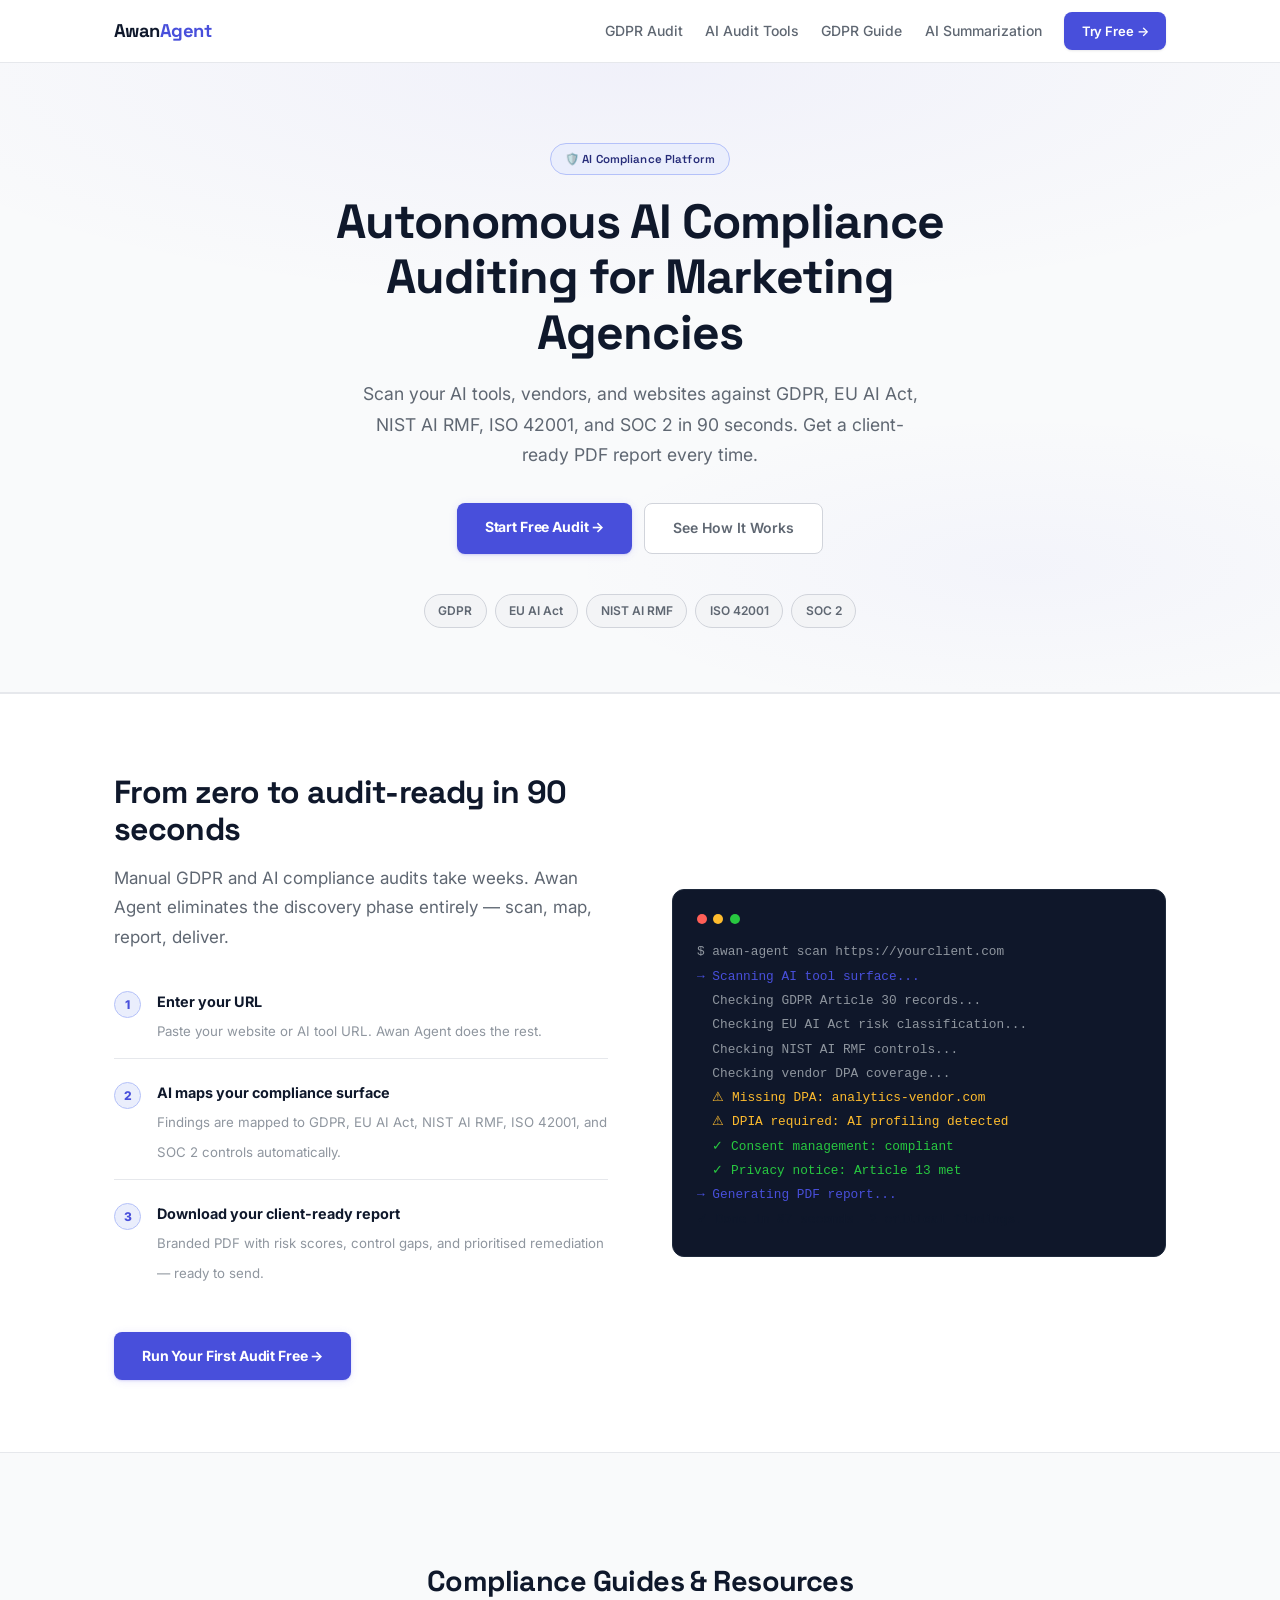
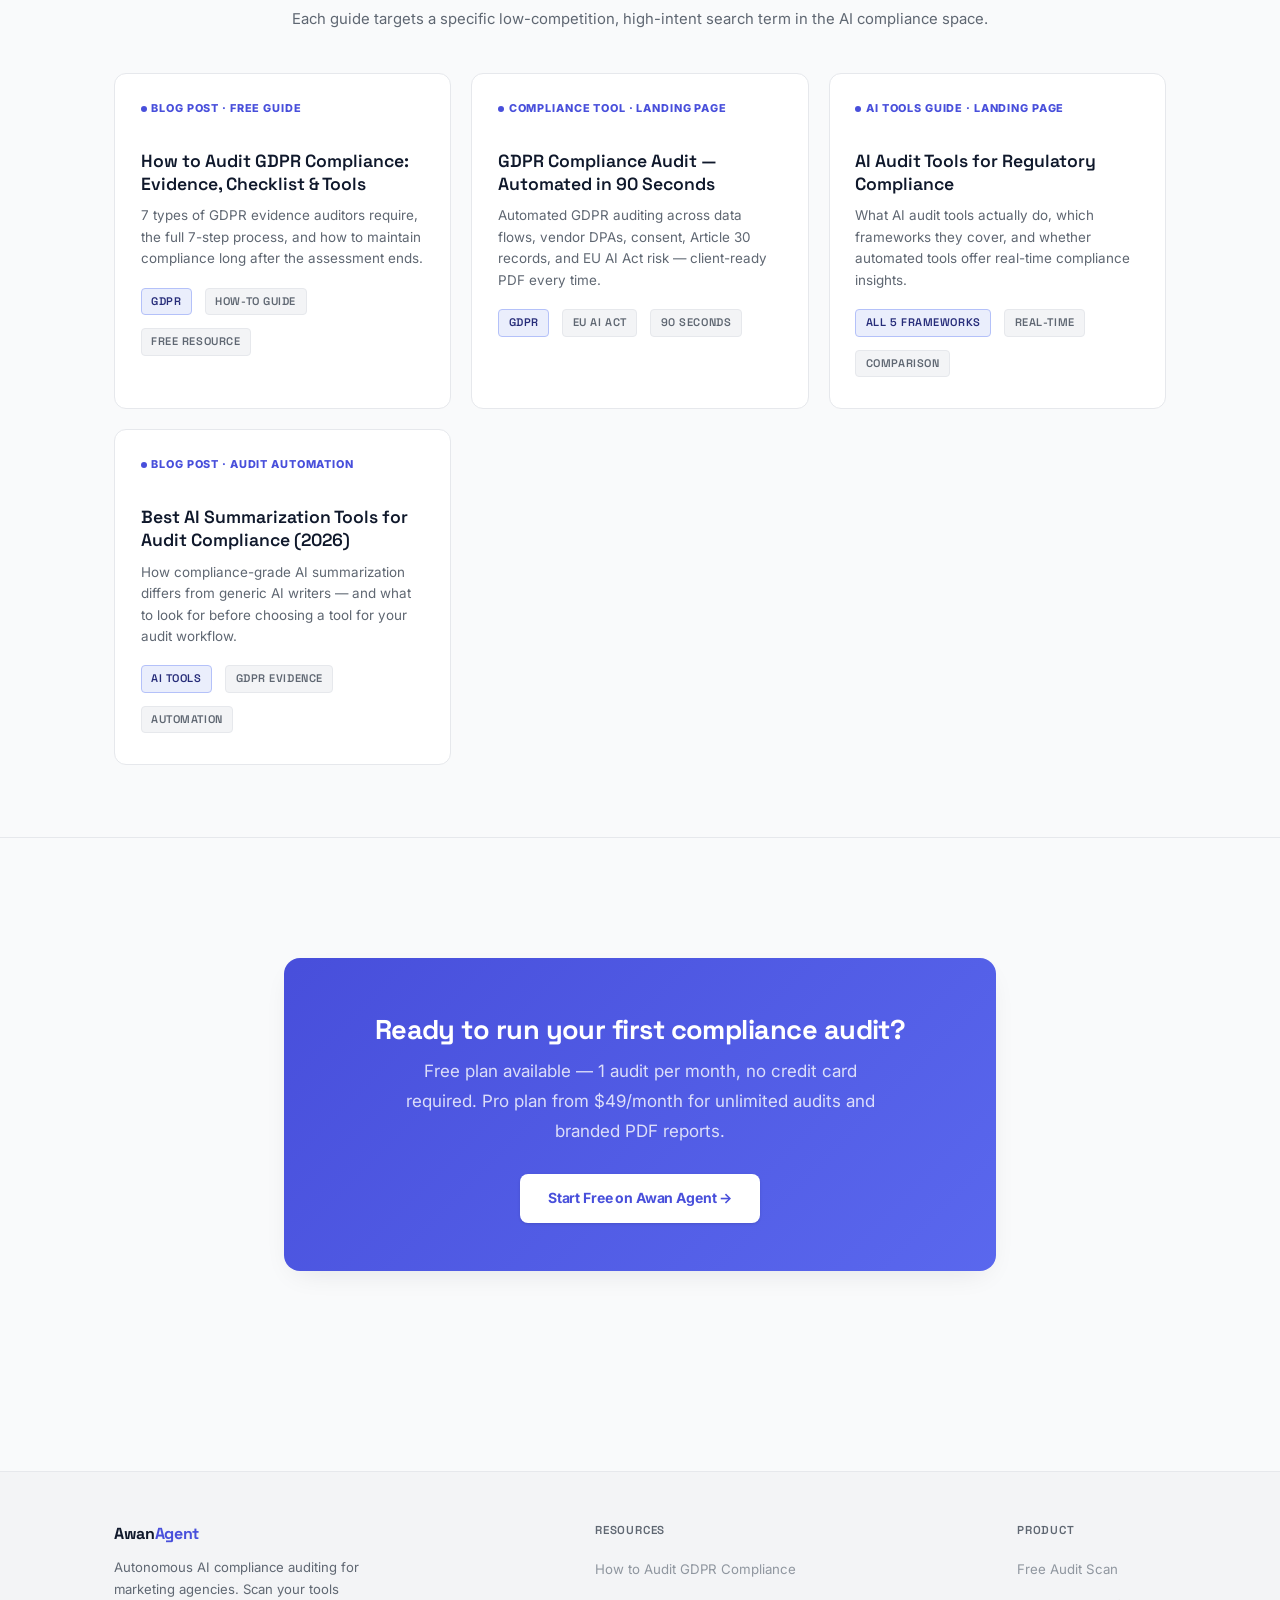
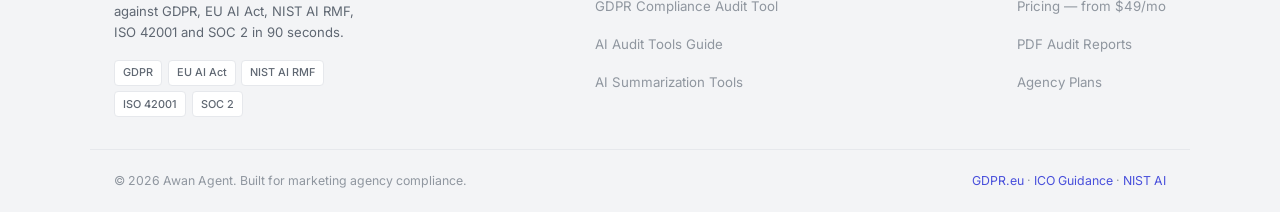
==== commit d02cdf1d: "Add files via upload" ====
--- a/index.html
+++ b/index.html
@@ -51,17 +51,14 @@
     .section-sub{text-align:center;color:var(--text-muted);font-size:.93rem;margin-bottom:2.5rem}
     .page-grid{display:grid;grid-template-columns:repeat(auto-fit,minmax(280px,1fr));gap:1.25rem}
     .page-card{background:var(--surface);border:1px solid var(--border);border-radius:var(--radius-lg);padding:1.6rem;text-decoration:none!important;display:block;transition:border-color .2s,transform .15s}
-    .page-card:hover{border-color:var(--accent-border);transform:translateY(-3px);opacity:1}
+    .page-card:hover{border-color:var(--accent-border);transform:translateY(-2px);box-shadow:0 8px 24px -8px rgba(79,70,229,.12);opacity:1}
     .page-card-type{font-size:.68rem;font-weight:800;text-transform:uppercase;letter-spacing:.08em;color:var(--primary);margin-bottom:.7rem;display:block}
     .page-card h3{font-family:var(--font-display);font-size:1.1rem;font-weight:600;color:var(--text);margin-bottom:.6rem;line-height:1.3}
-    .page-card p{font-size:.84rem;color:var(--text-dim);margin:0 0 1.1rem;line-height:1.6}
+    .page-card p{font-size:.84rem;color:var(--text-muted);margin:0 0 1.1rem;line-height:1.6}
     .page-card-meta{display:flex;gap:.5rem;flex-wrap:wrap}
-    .kd-pill{font-size:.68rem;font-weight:700;background:var(--accent-dim);border:1px solid var(--accent-border);color:var(--primary);padding:.15rem .55rem;border-radius:4px}
-    .vol-pill{font-size:.68rem;font-weight:600;background:var(--surface-2);border:1px solid var(--border);color:var(--text-dim);padding:.15rem .55rem;border-radius:4px}
-    .live-dot{width:6px;height:6px;border-radius:50%;background:var(--accent);display:inline-block;margin-right:.3rem;animation:pulse 2s infinite}
+    .live-dot{width:6px;height:6px;border-radius:50%;background:var(--primary);display:inline-block;margin-right:.3rem;animation:pulse 2s infinite}
     @keyframes pulse{0%,100%{opacity:1}50%{opacity:.35}}
-    .coming-soon{opacity:.5;cursor:default}
-    .coming-soon:hover{transform:none!important;border-color:var(--border)!important}
+    
     .product-section{background:var(--surface);border-top:1px solid var(--border);border-bottom:1px solid var(--border);padding:4.5rem 0}
     .product-inner{max-width:var(--max-w-wide);margin:0 auto;padding:0 1.5rem;display:grid;grid-template-columns:1fr 1fr;gap:4rem;align-items:center}
     .product-inner h2{margin-top:0;font-size:clamp(1.4rem,3vw,2rem)}
@@ -163,9 +160,9 @@
     <div class="page-grid">
 
       <a href="./blog/how-to-audit-gdpr-compliance/" class="page-card">
-        <span class="page-card-type"><span class="live-dot"></span>Live · Blog Post</span>
+        <span class="page-card-type"><span class="live-dot"></span>Blog Post · Free Guide</span>
         <h3>How to Audit GDPR Compliance: Evidence, Checklist &amp; Tools</h3>
-        <p>7 types of GDPR evidence, the full 7-step audit process, and how to stay compliant long after the report is filed.</p>
+        <p>7 types of GDPR evidence auditors require, the full 7-step process, and how to maintain compliance long after the assessment ends.</p>
         <div class="page-card-meta">
           <span class="tag green">GDPR</span>
           <span class="tag">How-To Guide</span>
@@ -173,32 +170,32 @@
         </div>
       </a>
 
-      <div class="page-card coming-soon">
-        <span class="page-card-type" style="color:var(--text-muted)">Coming Soon · Landing Page</span>
+      <a href="./gdpr-compliance-audit/" class="page-card">
+        <span class="page-card-type"><span class="live-dot"></span>Compliance Tool · Landing Page</span>
         <h3>GDPR Compliance Audit — Automated in 90 Seconds</h3>
-        <p>Commercial page targeting "gdpr compliance audit". Competitors are DA 9 and DA 20 — highly beatable.</p>
-        <div class="page-card-meta">
-          <span class="tag green">GDPR</span><span class="tag">EU AI Act</span><span class="tag">Landing Page</span>
-        </div>
-      </div>
-
-      <div class="page-card coming-soon">
-        <span class="page-card-type" style="color:var(--text-muted)">Coming Soon · Landing Page</span>
+        <p>Automated GDPR auditing across data flows, vendor DPAs, consent, Article 30 records, and EU AI Act risk — client-ready PDF every time.</p>
+        <div class="page-card-meta">
+          <span class="tag green">GDPR</span><span class="tag">EU AI Act</span><span class="tag">90 Seconds</span>
+        </div>
+      </a>
+
+      <a href="./ai-audit-tools/" class="page-card">
+        <span class="page-card-type"><span class="live-dot"></span>AI Tools Guide · Landing Page</span>
         <h3>AI Audit Tools for Regulatory Compliance</h3>
-        <p>Targets "ai audit tool" cluster. Reddit and PDFs hold 4 of 10 first-page spots — easy to beat with a real product page.</p>
-        <div class="page-card-meta">
-          <span class="tag green">AI Compliance</span><span class="tag">All 5 Frameworks</span><span class="tag">Landing Page</span>
-        </div>
-      </div>
-
-      <div class="page-card coming-soon">
-        <span class="page-card-type" style="color:var(--text-muted)">Coming Soon · Blog Post</span>
+        <p>What AI audit tools actually do, which frameworks they cover, and whether automated tools offer real-time compliance insights.</p>
+        <div class="page-card-meta">
+          <span class="tag green">All 5 Frameworks</span><span class="tag">Real-Time</span><span class="tag">Comparison</span>
+        </div>
+      </a>
+
+      <a href="./blog/ai-summarization-tools-audit-compliance/" class="page-card">
+        <span class="page-card-type"><span class="live-dot"></span>Blog Post · Audit Automation</span>
         <h3>Best AI Summarization Tools for Audit Compliance (2026)</h3>
-        <p>Targets "ai summarization tools for audit compliance". certivo.com DA14 at 7th spot is the main competitor at KD 17.</p>
-        <div class="page-card-meta">
-          <span class="tag green">AI Tools</span><span class="tag">Audit Automation</span><span class="tag">Blog Post</span>
-        </div>
-      </div>
+        <p>How compliance-grade AI summarization differs from generic AI writers — and what to look for before choosing a tool for your audit workflow.</p>
+        <div class="page-card-meta">
+          <span class="tag green">AI Tools</span><span class="tag">GDPR Evidence</span><span class="tag">Automation</span>
+        </div>
+      </a>
 
     </div>
   </div>
--- a/styles.css
+++ b/styles.css
@@ -1,37 +1,73 @@
-/* ============================================
-   AWAN AGENT — SEO Pages
-   Dark compliance-tech aesthetic
-   Fonts: Fraunces (display) + Plus Jakarta Sans (body)
-   ============================================ */
-
-@import url('https://fonts.googleapis.com/css2?family=Fraunces:ital,opsz,wght@0,9..144,300;0,9..144,500;0,9..144,600;0,9..144,700;1,9..144,400&family=Plus+Jakarta+Sans:wght@400;500;600;700;800&display=swap');
-
-/* --- Variables --- */
+/* ═══════════════════════════════════════════════════════════
+   AWAN AGENT — Light Enterprise Design System
+   Theme : Enterprise white · Slate borders · Indigo accents
+   Fonts : Space Grotesk (display) · Inter (body) · JetBrains Mono
+   ═══════════════════════════════════════════════════════════ */
+
+@import url('https://fonts.googleapis.com/css2?family=Space+Grotesk:wght@400;500;600;700&family=Inter:ital,wght@0,400;0,500;0,600;0,700;1,400&family=JetBrains+Mono:wght@400;500&display=swap');
+
+/* ── Design Tokens ─────────────────────────────────────────── */
 :root {
-  --bg:           #070d1a;
-  --surface:      #0d1728;
-  --surface-2:    #132035;
-  --surface-3:    #1a2b46;
-  --accent:       #00d4aa;
-  --accent-2:     #4d9ef7;
-  --accent-dim:   rgba(0,212,170,0.08);
-  --accent-glow:  rgba(0,212,170,0.18);
-  --accent-border:rgba(0,212,170,0.25);
-  --text:         #dce8f5;
-  --text-muted:   #6d849e;
-  --text-dim:     #3d5470;
-  --border:       rgba(255,255,255,0.07);
-  --border-2:     rgba(255,255,255,0.12);
-  --radius:       10px;
-  --radius-lg:    16px;
-  --font-display: 'Fraunces', Georgia, serif;
-  --font-body:    'Plus Jakarta Sans', system-ui, sans-serif;
-  --max-w:        760px;
-  --max-w-wide:   1100px;
-}
-
-/* --- Reset --- */
-*, *::before, *::after { box-sizing: border-box; margin: 0; padding: 0; }
+  /* Surfaces */
+  --bg:        oklch(0.985 0.002 247);   /* ~#F9FAFB */
+  --surface:   oklch(1 0 0);             /* #FFFFFF   */
+  --surface-2: oklch(0.967 0.003 264);   /* Slate 100 */
+  --surface-3: oklch(0.95  0.02  274);   /* Indigo 50 tint */
+
+  /* Typography */
+  --text:       oklch(0.21 0.04 265);    /* Slate 900 */
+  --text-muted: oklch(0.51 0.02 257);    /* Slate 500 */
+  --text-dim:   oklch(0.67 0.015 257);   /* Slate 400 */
+
+  /* Brand — Indigo */
+  --primary:      oklch(0.51 0.21 274);  /* Indigo 600  ~#4F46E5 */
+  --primary-fg:   oklch(1 0 0);          /* white */
+  --primary-glow: oklch(0.58 0.2  274);  /* Indigo 500  ~#6366F1 */
+
+  /* Accent tints (NOT text — use --primary for text) */
+  --accent:        oklch(0.95 0.02 274); /* Indigo 50   subtle tint */
+  --accent-fg:     oklch(0.34 0.13 274); /* Indigo 900  deep */
+  --accent-dim:    oklch(0.95 0.02 274); /* alias → --accent */
+  --accent-border: oklch(0.82 0.08 274); /* Indigo 200 */
+  --accent-glow:   rgba(79,70,229,0.08);
+
+  /* Borders */
+  --border:   oklch(0.93 0.006 264);    /* Slate 200 ~#E2E8F0 */
+  --border-2: oklch(0.87 0.01  264);    /* Slate 300 ~#CBD5E1 */
+
+  /* Status */
+  --success:     oklch(0.55 0.15 152);  /* Emerald 600 */
+  --warning:     oklch(0.68 0.16  65);  /* Amber 600   */
+  --destructive: oklch(0.58 0.22  27);  /* Red 600     */
+
+  /* Shadows */
+  --shadow-card:    0 1px 2px rgba(15,23,42,.04), 0 1px 3px rgba(15,23,42,.06);
+  --shadow-elegant: 0 10px 30px -12px rgba(15,23,42,.12);
+  --shadow-glow:    0 0 0 3px rgba(79,70,229,.12);
+
+  /* Gradients */
+  --gradient-primary: linear-gradient(135deg,oklch(0.51 0.21 274),oklch(0.58 0.2 274));
+  --gradient-surface: linear-gradient(180deg,#fff,oklch(0.985 0.002 247));
+
+  /* Typography */
+  --font-display: 'Space Grotesk', system-ui, sans-serif;
+  --font-body:    'Inter', system-ui, sans-serif;
+  --font-mono:    'JetBrains Mono','Courier New', monospace;
+
+  /* Radius */
+  --radius-sm: 0.25rem;
+  --radius-md: 0.375rem;
+  --radius:    0.5rem;
+  --radius-lg: 0.75rem;
+  --radius-xl: 1rem;
+
+  /* Layout */
+  --max-w:      760px;
+  --max-w-wide: 1100px;
+}
+
+/* ── Reset ─────────────────────────────────────────────────── */
+*,*::before,*::after { box-sizing: border-box; margin: 0; padding: 0; }
 html { scroll-behavior: smooth; }
 body {
   font-family: var(--font-body);
@@ -42,162 +78,198 @@
   -webkit-font-smoothing: antialiased;
 }
 img { max-width: 100%; display: block; }
-a { color: var(--accent); text-decoration: none; transition: opacity 0.15s; }
-a:hover { opacity: 0.8; text-decoration: underline; text-decoration-color: var(--accent-border); }
-
-/* --- Typography --- */
-h1,h2,h3,h4 { font-family: var(--font-display); line-height: 1.2; color: #eef4ff; font-weight: 600; }
-h1 { font-size: clamp(1.9rem,5vw,3rem); letter-spacing: -0.025em; margin-bottom: 1.25rem; }
-h2 { font-size: clamp(1.35rem,3vw,1.85rem); margin: 3rem 0 1rem; padding-top: 0.5rem; }
+a { color: var(--primary); text-decoration: none; transition: opacity .15s; }
+a:hover { opacity: .75; text-decoration: underline; text-decoration-color: oklch(0.51 0.21 274 / .3); }
+
+/* ── Typography ────────────────────────────────────────────── */
+h1,h2,h3,h4 {
+  font-family: var(--font-display);
+  line-height: 1.15;
+  color: var(--text);
+  font-weight: 700;
+  letter-spacing: -0.02em;
+}
+h1 { font-size: clamp(1.9rem,5vw,3rem); margin-bottom: 1.2rem; }
+h2 { font-size: clamp(1.3rem,3vw,1.8rem); margin: 3rem 0 1rem; padding-top: .5rem; }
 h2:first-of-type { margin-top: 2rem; }
-h3 { font-size: 1.05rem; margin: 2rem 0 0.5rem; font-family: var(--font-body); font-weight: 700; color: var(--accent); }
-p { margin-bottom: 1.2rem; }
-ul, ol { margin: 0 0 1.4rem 1.5rem; }
-li { margin-bottom: 0.55rem; }
-strong { color: #eef4ff; font-weight: 700; }
+h3 {
+  font-size: 1rem; margin: 2rem 0 .5rem;
+  font-family: var(--font-body); font-weight: 700;
+  color: var(--primary); letter-spacing: 0;
+}
+p { margin-bottom: 1.2rem; color: var(--text); }
+ul,ol { margin: 0 0 1.4rem 1.5rem; }
+li { margin-bottom: .55rem; }
+strong { color: var(--text); font-weight: 700; }
 hr { border: none; border-top: 1px solid var(--border); margin: 2.5rem 0; }
 
-/* --- Layout --- */
+/* ── Layout ────────────────────────────────────────────────── */
 .container      { max-width: var(--max-w);      margin: 0 auto; padding: 0 1.5rem; }
 .container-wide { max-width: var(--max-w-wide); margin: 0 auto; padding: 0 1.5rem; }
 
-/* ── Navigation ─────────────────────── */
+/* ── Navigation ────────────────────────────────────────────── */
 .site-nav {
-  background: rgba(7,13,26,0.92);
+  background: rgba(255,255,255,.92);
   border-bottom: 1px solid var(--border);
   position: sticky; top: 0; z-index: 100;
-  backdrop-filter: blur(14px); -webkit-backdrop-filter: blur(14px);
+  backdrop-filter: blur(12px); -webkit-backdrop-filter: blur(12px);
 }
 .nav-inner {
   max-width: var(--max-w-wide); margin: 0 auto; padding: 0 1.5rem;
   display: flex; align-items: center; justify-content: space-between; height: 62px;
 }
 .nav-logo {
-  font-family: var(--font-display); font-size: 1.1rem; font-weight: 700;
-  color: #eef4ff; text-decoration: none !important; letter-spacing: -0.02em;
-  display: flex; align-items: center; gap: 0.3rem;
-}
-.nav-logo span { color: var(--accent); }
+  font-family: var(--font-display); font-size: 1.15rem; font-weight: 700;
+  color: var(--text); text-decoration: none !important; letter-spacing: -0.03em;
+}
+.nav-logo span { color: var(--primary); }
 .nav-links { display: flex; gap: 1.4rem; align-items: center; flex-wrap: wrap; }
-.nav-links a { font-size: 0.83rem; font-weight: 500; color: var(--text-muted); text-decoration: none !important; transition: color 0.15s; }
-.nav-links a:hover, .nav-links a.active { color: var(--accent); opacity: 1; }
+.nav-links a {
+  font-size: .875rem; font-weight: 500; color: var(--text-muted);
+  text-decoration: none !important; transition: color .15s;
+}
+.nav-links a:hover, .nav-links a.active { color: var(--text); opacity: 1; }
 .btn-nav {
-  background: var(--accent) !important; color: #07101f !important;
-  padding: 0.4rem 1rem; border-radius: 7px;
-  font-weight: 800 !important; font-size: 0.78rem !important;
-  letter-spacing: 0.01em; transition: background 0.15s !important;
-  text-decoration: none !important;
-}
-.btn-nav:hover { background: #00edc0 !important; opacity: 1 !important; }
-
-/* ── Breadcrumb ─────────────────────── */
+  background: var(--primary) !important;
+  color: #ffffff !important;
+  padding: .45rem 1.1rem; border-radius: var(--radius);
+  font-weight: 600 !important; font-size: .8125rem !important;
+  text-decoration: none !important; letter-spacing: -.01em;
+  box-shadow: var(--shadow-card); transition: opacity .15s !important;
+}
+.btn-nav:hover { opacity: .85 !important; }
+
+/* ── Breadcrumb ────────────────────────────────────────────── */
 .breadcrumb {
-  font-size: 0.78rem; color: var(--text-dim);
-  display: flex; gap: 0.35rem; align-items: center; flex-wrap: wrap;
+  font-size: .78rem; color: var(--text-dim);
+  display: flex; gap: .35rem; align-items: center; flex-wrap: wrap;
   padding: 1.2rem 0 0;
 }
 .breadcrumb a { color: var(--text-dim); text-decoration: none !important; }
-.breadcrumb a:hover { color: var(--accent); opacity: 1; }
-.breadcrumb .sep { opacity: 0.35; }
+.breadcrumb a:hover { color: var(--primary); opacity: 1; }
+.breadcrumb .sep { opacity: .4; }
 .breadcrumb .current { color: var(--text-muted); }
 
-/* ── Hero ───────────────────────────── */
+/* ── Hero ──────────────────────────────────────────────────── */
 .hero {
-  padding: 3.5rem 0 3rem;
-  background: radial-gradient(ellipse 90% 60% at 50% 0%, rgba(0,212,170,0.05) 0%, transparent 65%);
+  padding: 4rem 0 3.5rem;
   border-bottom: 1px solid var(--border);
+  background:
+    linear-gradient(rgba(100,116,139,.04) 1px, transparent 1px),
+    linear-gradient(90deg, rgba(100,116,139,.04) 1px, transparent 1px),
+    var(--gradient-surface);
+  background-size: 32px 32px, 32px 32px, 100% 100%;
 }
 .hero .container { text-align: center; }
 .hero-badge {
-  display: inline-flex; align-items: center; gap: 0.4rem;
-  background: var(--accent-dim); border: 1px solid var(--accent-border);
-  color: var(--accent);
-  font-size: 0.72rem; font-weight: 700;
-  padding: 0.3rem 0.85rem; border-radius: 100px;
-  text-transform: uppercase; letter-spacing: 0.07em;
-  margin-bottom: 1.2rem;
+  display: inline-flex; align-items: center; gap: .4rem;
+  background: var(--accent); border: 1px solid var(--accent-border);
+  color: var(--accent-fg);
+  font-size: .72rem; font-weight: 600; font-family: var(--font-display);
+  padding: .3rem .9rem; border-radius: 100px;
+  margin-bottom: 1.2rem; letter-spacing: .01em;
 }
 .hero h1 { max-width: 700px; margin: 0 auto 1.1rem; }
 .hero .lead {
-  font-size: 1.05rem; color: var(--text-muted); max-width: 580px;
-  margin: 0 auto 1.8rem; line-height: 1.7;
+  font-size: 1.05rem; color: var(--text-muted);
+  max-width: 580px; margin: 0 auto 1.8rem; line-height: 1.75;
 }
 .meta-row {
   display: flex; align-items: center; justify-content: center;
   gap: 1.4rem; flex-wrap: wrap;
-  font-size: 0.78rem; color: var(--text-dim); margin-bottom: 0.5rem;
-}
-.meta-row .sep { opacity: 0.3; }
-.meta-row a { color: var(--text-dim); font-weight: 600; }
-
-/* ── Article body ───────────────────── */
+  font-size: .78rem; color: var(--text-dim); margin-bottom: .5rem;
+}
+.meta-row .sep { opacity: .35; }
+.meta-row a { color: var(--text-muted); font-weight: 600; }
+.meta-row strong { color: var(--text); }
+
+/* ── Article body ──────────────────────────────────────────── */
 .article-body { padding: 3rem 0 5rem; }
 
-/* ── Snippet Block ──────────────────── */
+/* ── Snippet block (Featured Snippet target) ───────────────── */
 .snippet-block {
-  background: var(--accent-dim);
-  border-left: 3px solid var(--accent);
+  background: var(--accent);
+  border-left: 3px solid var(--primary);
   border-radius: 0 var(--radius) var(--radius) 0;
   padding: 1.25rem 1.5rem; margin: 1.75rem 0 2.5rem;
+  box-shadow: var(--shadow-card);
 }
 .snippet-label {
-  display: block; font-size: 0.68rem; font-weight: 800;
-  text-transform: uppercase; letter-spacing: 0.09em;
-  color: var(--accent); margin-bottom: 0.55rem; opacity: 0.8;
-}
-.snippet-block p { font-size: 0.96rem; line-height: 1.72; color: var(--text); margin: 0; }
-
-/* ── Step List ──────────────────────── */
-.step-list { list-style: none; margin: 0.5rem 0 2rem; padding: 0; counter-reset: steps; }
+  display: block; font-size: .68rem; font-weight: 700;
+  text-transform: uppercase; letter-spacing: .09em;
+  color: var(--primary); margin-bottom: .55rem;
+  font-family: var(--font-display);
+}
+.snippet-block p { font-size: .96rem; line-height: 1.72; color: var(--text); margin: 0; }
+
+/* ── Snippet answer (inline Q&A) ───────────────────────────── */
+.snippet-answer {
+  background: var(--surface); border: 1px solid var(--border);
+  border-radius: var(--radius-lg); padding: 1.2rem 1.5rem; margin: 1.5rem 0;
+  box-shadow: var(--shadow-card);
+}
+.snippet-answer .q {
+  font-size: .72rem; font-weight: 700;
+  text-transform: uppercase; letter-spacing: .07em; color: var(--primary);
+  margin-bottom: .5rem; font-family: var(--font-display);
+}
+.snippet-answer p { margin: 0; font-size: .95rem; line-height: 1.7; color: var(--text); }
+
+/* ── Numbered step list ────────────────────────────────────── */
+.step-list { list-style: none; margin: .5rem 0 2rem; padding: 0; counter-reset: steps; }
 .step-list > li {
   counter-increment: steps; margin: 0;
-  display: grid; grid-template-columns: 2.2rem 1fr; gap: 1rem; align-items: start;
+  display: grid; grid-template-columns: 2.4rem 1fr; gap: 1rem; align-items: start;
   padding: 1rem 0; border-bottom: 1px solid var(--border);
 }
 .step-list > li::before {
   content: counter(steps, decimal-leading-zero);
-  font-family: var(--font-display); font-size: 1.1rem; font-weight: 700;
-  color: var(--accent); padding-top: 3px;
-}
-.step-list .step-title { font-weight: 700; color: #eef4ff; display: block; margin-bottom: 0.25rem; }
-.step-list p { margin: 0; font-size: 0.93rem; color: var(--text-muted); }
-
-/* ── Evidence / Numbered Items ──────── */
-.evidence-list { list-style: none; margin: 0.5rem 0 2rem; padding: 0; counter-reset: ev; }
+  font-family: var(--font-display); font-size: 1rem; font-weight: 700;
+  color: var(--primary); padding-top: 3px; letter-spacing: -.02em;
+}
+.step-list .step-title { font-weight: 700; color: var(--text); display: block; margin-bottom: .25rem; font-family: var(--font-display); font-size: .97rem; }
+.step-list p { margin: 0; font-size: .93rem; color: var(--text-muted); }
+
+/* ── Evidence list ─────────────────────────────────────────── */
+.evidence-list { list-style: none; margin: .5rem 0 2rem; padding: 0; counter-reset: ev; }
 .evidence-list > li {
   counter-increment: ev; margin: 0;
-  display: grid; grid-template-columns: 2rem 1fr; gap: 0.85rem; align-items: start;
-  padding: 0.9rem 0; border-bottom: 1px solid var(--border);
+  display: grid; grid-template-columns: 2rem 1fr; gap: .85rem; align-items: start;
+  padding: .9rem 0; border-bottom: 1px solid var(--border);
 }
 .evidence-list > li::before {
   content: counter(ev);
   width: 2rem; height: 2rem; border-radius: 50%;
-  background: var(--accent-dim); border: 1px solid var(--accent-border);
-  color: var(--accent); font-size: 0.75rem; font-weight: 800;
+  background: var(--accent); border: 1px solid var(--accent-border);
+  color: var(--primary); font-size: .75rem; font-weight: 700;
   display: flex; align-items: center; justify-content: center;
-  flex-shrink: 0; margin-top: 2px;
-}
-.evidence-list .ev-title { font-weight: 700; color: #eef4ff; display: block; margin-bottom: 0.2rem; }
-.evidence-list p { margin: 0; font-size: 0.91rem; color: var(--text-muted); }
-
-/* ── Table ──────────────────────────── */
-.table-wrap { overflow-x: auto; margin: 1.5rem 0 2rem; border-radius: var(--radius); border: 1px solid var(--border); }
-table { width: 100%; border-collapse: collapse; font-size: 0.88rem; }
+  flex-shrink: 0; margin-top: 2px; font-family: var(--font-display);
+}
+.evidence-list .ev-title { font-weight: 700; color: var(--text); display: block; margin-bottom: .2rem; font-family: var(--font-display); font-size: .95rem; }
+.evidence-list p { margin: 0; font-size: .91rem; color: var(--text-muted); }
+
+/* ── Table ─────────────────────────────────────────────────── */
+.table-wrap {
+  overflow-x: auto; margin: 1.5rem 0 2rem;
+  border-radius: var(--radius-lg); border: 1px solid var(--border);
+  box-shadow: var(--shadow-card);
+}
+table { width: 100%; border-collapse: collapse; font-size: .875rem; }
 th {
-  background: var(--surface-2); padding: 0.8rem 1rem;
-  text-align: left; font-weight: 700; color: var(--accent);
-  font-size: 0.75rem; text-transform: uppercase; letter-spacing: 0.05em;
-  border-bottom: 1px solid var(--border-2); font-family: var(--font-body);
-}
-td { padding: 0.8rem 1rem; border-bottom: 1px solid var(--border); vertical-align: top; color: var(--text-muted); }
+  background: var(--surface-2); padding: .75rem 1rem;
+  text-align: left; font-weight: 600; color: var(--text-muted);
+  font-size: .72rem; text-transform: uppercase; letter-spacing: .06em;
+  border-bottom: 1px solid var(--border); font-family: var(--font-display);
+}
+td { padding: .8rem 1rem; border-bottom: 1px solid var(--border); vertical-align: top; color: var(--text-muted); }
 tr:last-child td { border-bottom: none; }
-tr:hover td { background: rgba(255,255,255,0.015); }
+tr:hover td { background: oklch(0.985 0.002 247 / .6); }
 td:first-child { font-weight: 600; color: var(--text); }
-.tick  { color: var(--accent); font-weight: 800; }
+.tick  { color: var(--success); font-weight: 700; }
 .cross { color: var(--text-dim); }
-.awan  { color: #eef4ff; font-weight: 700; }
-
-/* ── FAQ ────────────────────────────── */
+.awan  { color: var(--primary) !important; font-weight: 700; }
+
+/* ── FAQ accordion ─────────────────────────────────────────── */
 .faq-section { margin: 2.5rem 0; }
 .faq-section > h2 { margin-bottom: 1.5rem; }
 .faq-item { border-bottom: 1px solid var(--border); }
@@ -206,143 +278,289 @@
   text-align: left; padding: 1.1rem 0;
   display: flex; align-items: center; justify-content: space-between; gap: 1rem;
   cursor: pointer; font-family: var(--font-body);
-  font-size: 0.97rem; font-weight: 700; color: #eef4ff;
-}
-.faq-q .icon { flex-shrink: 0; width: 22px; height: 22px; border-radius: 50%; border: 1px solid var(--border-2); display: flex; align-items: center; justify-content: center; color: var(--accent); font-size: 1rem; line-height: 1; transition: background 0.15s; }
-.faq-q[aria-expanded="true"] .icon { background: var(--accent-dim); }
-.faq-a { overflow: hidden; max-height: 0; transition: max-height 0.32s ease; }
-.faq-a-inner { padding: 0 0 1.2rem; font-size: 0.94rem; color: var(--text-muted); line-height: 1.75; }
-.faq-a-inner p { margin-bottom: 0.6rem; color: var(--text-muted); }
+  font-size: .95rem; font-weight: 600; color: var(--text);
+}
+.faq-q .icon {
+  flex-shrink: 0; width: 22px; height: 22px; border-radius: 50%;
+  border: 1px solid var(--border-2); display: flex; align-items: center;
+  justify-content: center; color: var(--primary);
+  font-size: 1rem; line-height: 1; transition: background .15s, border-color .15s;
+}
+.faq-q[aria-expanded="true"] .icon { background: var(--accent); border-color: var(--accent-border); }
+.faq-a { overflow: hidden; max-height: 0; transition: max-height .32s ease; }
+.faq-a-inner { padding: 0 0 1.2rem; font-size: .94rem; color: var(--text-muted); line-height: 1.75; }
+.faq-a-inner p { margin-bottom: .6rem; color: var(--text-muted); }
 .faq-a-inner p:last-child { margin-bottom: 0; }
 
-/* ── CTA Block ──────────────────────── */
+/* ── CTA block (gradient) ──────────────────────────────────── */
 .cta-block {
   margin: 3.5rem 0;
-  background: var(--surface);
-  border: 1px solid var(--accent-border);
-  border-radius: var(--radius-lg);
-  padding: 2.8rem 2rem;
-  text-align: center;
-  background:
-    radial-gradient(ellipse 80% 70% at 50% 50%, rgba(0,212,170,0.05) 0%, transparent 70%),
-    var(--surface);
-}
-.cta-block h2 { margin: 0 0 0.75rem; font-size: clamp(1.3rem,3vw,1.7rem); }
-.cta-block p { color: var(--text-muted); margin-bottom: 1.75rem; max-width: 480px; margin-left: auto; margin-right: auto; }
-.cta-buttons { display: flex; gap: 0.75rem; justify-content: center; flex-wrap: wrap; }
+  background: var(--gradient-primary);
+  border-radius: var(--radius-xl); padding: 3rem 2rem;
+  text-align: center; box-shadow: var(--shadow-elegant);
+}
+.cta-block h2 { margin: 0 0 .75rem; font-size: clamp(1.3rem,3vw,1.7rem); color: #fff; }
+.cta-block p { color: rgba(255,255,255,.8); margin-bottom: 1.75rem; max-width: 480px; margin-left: auto; margin-right: auto; }
+.cta-buttons { display: flex; gap: .75rem; justify-content: center; flex-wrap: wrap; }
+
+/* ── Buttons ────────────────────────────────────────────────── */
+/* Default buttons — for light / white backgrounds */
 .btn {
   display: inline-block;
-  background: var(--accent); color: #07101f !important;
-  font-weight: 800; font-size: 0.88rem;
-  padding: 0.8rem 1.8rem; border-radius: 8px;
-  text-decoration: none !important; letter-spacing: 0.01em;
-  transition: background 0.15s, transform 0.1s;
-}
-.btn:hover { background: #00edc0; transform: translateY(-1px); opacity: 1; }
+  background: var(--primary); color: #ffffff !important;
+  font-weight: 700; font-size: .875rem; font-family: var(--font-body);
+  padding: .75rem 1.75rem; border-radius: var(--radius);
+  text-decoration: none !important; letter-spacing: -.01em;
+  box-shadow: 0 1px 2px rgba(79,70,229,.18), 0 1px 8px rgba(79,70,229,.12);
+  transition: opacity .15s, transform .1s;
+}
+.btn:hover { opacity: .88; transform: translateY(-1px); }
+
 .btn-ghost {
-  background: transparent; color: var(--text-muted) !important;
-  border: 1px solid var(--border-2);
-  font-weight: 600; font-size: 0.88rem;
-  padding: 0.8rem 1.8rem; border-radius: 8px;
+  display: inline-block;
+  background: var(--surface); color: var(--text-muted) !important;
+  border: 1px solid var(--border-2); font-family: var(--font-body);
+  font-weight: 600; font-size: .875rem;
+  padding: .75rem 1.75rem; border-radius: var(--radius);
   text-decoration: none !important;
-  transition: background 0.15s, color 0.15s;
-}
-.btn-ghost:hover { background: var(--surface-2); color: var(--text) !important; opacity: 1; }
-
-/* ── Inline CTA banner ──────────────── */
+  transition: background .15s, color .15s, border-color .15s;
+}
+.btn-ghost:hover { background: var(--surface-2); color: var(--text) !important; border-color: var(--border-2); opacity: 1; }
+
+/* Buttons inside gradient .cta-block — invert for contrast */
+.cta-block .btn {
+  background: #ffffff; color: var(--primary) !important;
+  box-shadow: 0 1px 3px rgba(0,0,0,.12);
+}
+.cta-block .btn:hover { opacity: .93; transform: translateY(-1px); }
+.cta-block .btn-ghost {
+  background: transparent; color: rgba(255,255,255,.88) !important;
+  border-color: rgba(255,255,255,.32);
+}
+.cta-block .btn-ghost:hover { background: rgba(255,255,255,.12); color: #ffffff !important; border-color: rgba(255,255,255,.5); }
+
+/* ── Inline CTA banner ─────────────────────────────────────── */
 .inline-cta {
-  background: var(--surface-2); border: 1px solid var(--border);
-  border-radius: var(--radius); padding: 1.2rem 1.5rem;
-  margin: 2.5rem 0;
+  background: var(--accent); border: 1px solid var(--accent-border);
+  border-radius: var(--radius-lg); padding: 1.2rem 1.5rem; margin: 2.5rem 0;
   display: flex; align-items: center; justify-content: space-between;
   gap: 1rem; flex-wrap: wrap;
 }
-.inline-cta p { margin: 0; font-size: 0.9rem; color: var(--text-muted); }
-.inline-cta strong { color: #eef4ff; }
+.inline-cta p { margin: 0; font-size: .9rem; color: var(--text-muted); }
+.inline-cta strong { color: var(--text); }
 .btn-sm {
-  background: var(--accent); color: #07101f !important;
-  font-weight: 800; font-size: 0.78rem;
-  padding: 0.5rem 1.1rem; border-radius: 6px;
-  text-decoration: none !important; white-space: nowrap;
-  transition: background 0.15s;
-}
-.btn-sm:hover { background: #00edc0; opacity: 1; }
-
-/* ── Info / Warning Box ─────────────── */
+  background: var(--primary); color: #fff !important;
+  font-weight: 600; font-size: .78rem; font-family: var(--font-body);
+  padding: .5rem 1.1rem; border-radius: var(--radius);
+  text-decoration: none !important; white-space: nowrap; transition: opacity .15s;
+}
+.btn-sm:hover { opacity: .85; }
+
+/* ── Info / tip box ────────────────────────────────────────── */
 .info-box {
-  background: var(--surface); border: 1px solid var(--border-2);
+  background: var(--surface); border: 1px solid var(--border);
   border-radius: var(--radius); padding: 1.2rem 1.5rem; margin: 2rem 0;
-}
-.info-box p { margin: 0; font-size: 0.9rem; color: var(--text-muted); }
-.info-box strong { color: #eef4ff; }
-.info-box.tip { border-color: var(--accent-border); background: var(--accent-dim); }
-.info-box.tip p { color: var(--text); }
-
-/* ── Tags / Badges ──────────────────── */
+  box-shadow: var(--shadow-card);
+}
+.info-box p { margin: 0; font-size: .9rem; color: var(--text-muted); }
+.info-box strong { color: var(--text); }
+.info-box.tip { border-color: var(--accent-border); background: var(--accent); }
+.info-box.tip p { color: var(--accent-fg); }
+
+/* ── Tags / badges ─────────────────────────────────────────── */
 .tag {
   display: inline-block;
   background: var(--surface-2); border: 1px solid var(--border);
-  color: var(--text-dim); font-size: 0.7rem; font-weight: 600;
-  padding: 0.2rem 0.6rem; border-radius: 4px;
-  text-transform: uppercase; letter-spacing: 0.05em;
-  margin: 0 0.3rem 0.3rem 0;
-}
-.tag.green { color: var(--accent); border-color: var(--accent-border); background: var(--accent-dim); }
-
-/* ── Feature Cards ──────────────────── */
-.card-grid {
-  display: grid; grid-template-columns: repeat(auto-fit, minmax(200px,1fr));
-  gap: 1rem; margin: 1.5rem 0 2.5rem;
-}
+  color: var(--text-muted); font-size: .69rem; font-weight: 600;
+  padding: .2rem .6rem; border-radius: var(--radius-sm);
+  text-transform: uppercase; letter-spacing: .05em;
+  margin: 0 .3rem .3rem 0; font-family: var(--font-display);
+}
+.tag.green { color: var(--accent-fg); border-color: var(--accent-border); background: var(--accent); }
+
+/* ── Feature cards ─────────────────────────────────────────── */
+.card-grid { display: grid; grid-template-columns: repeat(auto-fit,minmax(200px,1fr)); gap: 1rem; margin: 1.5rem 0 2.5rem; }
 .card {
   background: var(--surface); border: 1px solid var(--border);
-  border-radius: var(--radius); padding: 1.25rem;
-  transition: border-color 0.15s;
-}
-.card:hover { border-color: var(--border-2); }
-.card-icon { font-size: 1.5rem; margin-bottom: 0.7rem; }
-.card h4 { font-family: var(--font-body); font-size: 0.9rem; font-weight: 700; color: #eef4ff; margin-bottom: 0.35rem; }
-.card p  { font-size: 0.82rem; color: var(--text-muted); margin: 0; line-height: 1.6; }
-
-/* ── Footer ─────────────────────────── */
-.site-footer {
-  background: var(--surface); border-top: 1px solid var(--border); margin-top: 5rem;
-}
+  border-radius: var(--radius-lg); padding: 1.25rem;
+  box-shadow: var(--shadow-card); transition: box-shadow .2s, border-color .2s;
+}
+.card:hover { box-shadow: var(--shadow-elegant); border-color: var(--border-2); }
+.card-icon { font-size: 1.4rem; margin-bottom: .7rem; }
+.card h4 { font-family: var(--font-display); font-size: .9rem; font-weight: 700; color: var(--text); margin-bottom: .35rem; }
+.card p  { font-size: .82rem; color: var(--text-muted); margin: 0; line-height: 1.6; }
+
+/* ── Footer ────────────────────────────────────────────────── */
+.site-footer { background: var(--surface-2); border-top: 1px solid var(--border); margin-top: 5rem; }
 .footer-main {
   max-width: var(--max-w-wide); margin: 0 auto; padding: 3rem 1.5rem 2rem;
   display: flex; flex-wrap: wrap; gap: 2.5rem; justify-content: space-between;
 }
 .footer-brand { max-width: 260px; }
-.footer-logo { font-family: var(--font-display); font-size: 1rem; font-weight: 700; color: #eef4ff; display: block; margin-bottom: 0.6rem; }
-.footer-logo span { color: var(--accent); }
-.footer-desc { font-size: 0.82rem; color: var(--text-dim); line-height: 1.65; margin-bottom: 1rem; }
-.footer-frameworks { display: flex; gap: 0.35rem; flex-wrap: wrap; }
+.footer-logo {
+  font-family: var(--font-display); font-size: 1rem; font-weight: 700;
+  color: var(--text); display: block; margin-bottom: .6rem;
+  letter-spacing: -.02em; text-decoration: none !important;
+}
+.footer-logo span { color: var(--primary); }
+.footer-desc { font-size: .82rem; color: var(--text-muted); line-height: 1.65; margin-bottom: 1rem; }
+.footer-frameworks { display: flex; gap: .35rem; flex-wrap: wrap; }
 .fw-tag {
-  font-size: 0.68rem; background: var(--surface-2); border: 1px solid var(--border);
-  color: var(--text-dim); padding: 0.15rem 0.5rem; border-radius: 4px; font-weight: 600;
+  font-size: .68rem; background: var(--surface); border: 1px solid var(--border);
+  color: var(--text-muted); padding: .15rem .5rem; border-radius: var(--radius-sm); font-weight: 500;
 }
 .footer-col h5 {
-  font-family: var(--font-body); font-size: 0.72rem; font-weight: 700;
-  text-transform: uppercase; letter-spacing: 0.07em; color: var(--text-muted);
-  margin-bottom: 0.85rem;
+  font-family: var(--font-display); font-size: .72rem; font-weight: 600;
+  text-transform: uppercase; letter-spacing: .07em; color: var(--text-muted); margin-bottom: .85rem;
 }
 .footer-col ul { list-style: none; margin: 0; padding: 0; }
-.footer-col li { margin-bottom: 0.5rem; }
-.footer-col a { font-size: 0.83rem; color: var(--text-dim); text-decoration: none !important; }
-.footer-col a:hover { color: var(--accent); opacity: 1; }
+.footer-col li { margin-bottom: .5rem; }
+.footer-col a { font-size: .83rem; color: var(--text-dim); text-decoration: none !important; }
+.footer-col a:hover { color: var(--primary); opacity: 1; }
 .footer-bottom {
   max-width: var(--max-w-wide); margin: 0 auto; padding: 1.25rem 1.5rem;
   border-top: 1px solid var(--border);
-  display: flex; justify-content: space-between; flex-wrap: wrap; gap: 0.75rem;
-  font-size: 0.77rem; color: var(--text-dim);
-}
-
-/* ── Responsive ─────────────────────── */
-@media (max-width: 640px) {
+  display: flex; justify-content: space-between; flex-wrap: wrap; gap: .75rem;
+  font-size: .77rem; color: var(--text-dim);
+}
+
+/* ── Terminal (product visual — stays dark) ────────────────── */
+.product-visual {
+  background: #0f172a !important;
+  border: 1px solid #1e293b !important;
+  border-radius: var(--radius-lg); padding: 1.5rem;
+}
+.terminal-bar { display: flex; gap: .4rem; margin-bottom: 1rem; }
+.terminal-bar span { width: 10px; height: 10px; border-radius: 50%; }
+.t-red   { background: #ff5f57; }
+.t-amber { background: #febc2e; }
+.t-green { background: #28c840; }
+.terminal-body { font-family: var(--font-mono); font-size: .8rem; line-height: 1.9; }
+.t-dim    { color: #64748b; }
+.t-accent { color: #818cf8; }
+.t-white  { color: #e2e8f0; }
+.t-warn   { color: #f59e0b; }
+.t-ok     { color: #34d399; }
+
+/* ── GDPR page — checks grid ───────────────────────────────── */
+.checks-grid { display: grid; grid-template-columns: repeat(auto-fit,minmax(220px,1fr)); gap: .9rem; margin: 1.5rem 0 2.5rem; }
+.check-item {
+  background: var(--surface); border: 1px solid var(--border);
+  border-radius: var(--radius-lg); padding: 1.1rem 1.2rem;
+  display: flex; gap: .75rem; align-items: flex-start;
+  box-shadow: var(--shadow-card); transition: box-shadow .15s;
+}
+.check-item:hover { box-shadow: var(--shadow-elegant); }
+.check-icon { font-size: 1.1rem; flex-shrink: 0; margin-top: 2px; }
+.check-item h4 { font-family: var(--font-display); font-size: .875rem; font-weight: 700; color: var(--text); margin-bottom: .2rem; }
+.check-item p  { font-size: .8rem; color: var(--text-muted); margin: 0; line-height: 1.55; }
+
+.how-steps { display: grid; grid-template-columns: repeat(auto-fit,minmax(200px,1fr)); gap: 1.25rem; margin: 1.5rem 0 2.5rem; counter-reset: how; }
+.how-step {
+  background: var(--surface); border: 1px solid var(--border);
+  border-radius: var(--radius-xl); padding: 1.6rem 1.4rem;
+  counter-increment: how; display: flex; flex-direction: column;
+  box-shadow: var(--shadow-card); transition: box-shadow .2s, border-color .2s;
+}
+.how-step:hover { box-shadow: var(--shadow-elegant); border-color: var(--accent-border); }
+.how-step::before {
+  content: counter(how);
+  display: inline-flex; align-items: center; justify-content: center;
+  width: 2.2rem; height: 2.2rem; border-radius: 50%;
+  background: var(--accent); border: 1px solid var(--accent-border);
+  color: var(--primary); font-size: .82rem; font-weight: 700;
+  font-family: var(--font-display); flex-shrink: 0;
+  margin-bottom: .9rem;
+}
+.how-step h4 { font-family: var(--font-display); font-size: .95rem; font-weight: 700; color: var(--text); margin-bottom: .5rem; }
+.how-step p  { font-size: .85rem; color: var(--text-muted); margin: 0; line-height: 1.65; }
+
+.report-list { list-style: none; margin: 1rem 0 2rem; padding: 0; }
+.report-list li {
+  display: flex; gap: .75rem; align-items: center;
+  padding: .7rem 0; border-bottom: 1px solid var(--border);
+  font-size: .93rem; color: var(--text-muted); margin: 0;
+}
+.report-list li::before { content: '✓'; color: var(--success); font-weight: 800; flex-shrink: 0; }
+
+.competitor-note {
+  background: var(--surface-2); border: 1px solid var(--border);
+  border-radius: var(--radius); padding: 1rem 1.25rem; margin: 1.5rem 0;
+  display: flex; gap: .75rem; align-items: flex-start;
+}
+.competitor-note .note-icon { font-size: 1rem; flex-shrink: 0; margin-top: 2px; }
+.competitor-note p { font-size: .85rem; color: var(--text-muted); margin: 0; line-height: 1.6; }
+.competitor-note strong { color: var(--text); }
+
+/* ── AI audit tools page ───────────────────────────────────── */
+.features-list { list-style: none; margin: 1rem 0 2rem; padding: 0; }
+.features-list li {
+  display: flex; gap: .85rem; align-items: flex-start;
+  padding: .85rem 0; border-bottom: 1px solid var(--border); margin: 0; font-size: .93rem;
+}
+.features-list li::before { content: '→'; color: var(--primary); font-weight: 800; flex-shrink: 0; margin-top: 2px; }
+.features-list strong { color: var(--text); display: block; margin-bottom: .15rem; font-family: var(--font-display); font-size: .9rem; }
+.features-list span { color: var(--text-muted); font-size: .88rem; }
+
+.internal-grid { display: grid; grid-template-columns: repeat(auto-fit,minmax(220px,1fr)); gap: 1rem; margin: 1.5rem 0 2.5rem; }
+.internal-card {
+  background: var(--surface); border: 1px solid var(--border);
+  border-radius: var(--radius-lg); padding: 1.2rem;
+  text-decoration: none !important; transition: box-shadow .15s, border-color .15s;
+  display: block; box-shadow: var(--shadow-card);
+}
+.internal-card:hover { box-shadow: var(--shadow-elegant); border-color: var(--border-2); opacity: 1; }
+.internal-card .label {
+  font-size: .7rem; font-weight: 700; text-transform: uppercase; letter-spacing: .07em;
+  color: var(--primary); margin-bottom: .5rem; display: block; font-family: var(--font-display);
+}
+.internal-card h4 { font-family: var(--font-display); font-size: .95rem; font-weight: 600; color: var(--text); margin-bottom: .35rem; line-height: 1.3; }
+.internal-card p  { font-size: .82rem; color: var(--text-muted); margin: 0; line-height: 1.55; }
+
+/* ── AI summarization page ─────────────────────────────────── */
+.feature-check-list { list-style: none; margin: .75rem 0 2rem; padding: 0; }
+.feature-check-list li { display: flex; gap: .8rem; align-items: flex-start; padding: .75rem 0; border-bottom: 1px solid var(--border); margin: 0; font-size: .92rem; }
+.feature-check-list li .ficon { font-size: 1rem; flex-shrink: 0; margin-top: 2px; }
+.feature-check-list strong { color: var(--text); display: block; margin-bottom: .15rem; font-family: var(--font-display); font-size: .9rem; font-weight: 700; }
+.feature-check-list span { color: var(--text-muted); font-size: .87rem; }
+
+.workflow-steps { counter-reset: wf; list-style: none; margin: .75rem 0 2rem; padding: 0; }
+.workflow-steps li {
+  counter-increment: wf;
+  display: grid; grid-template-columns: 2.2rem 1fr; gap: .9rem;
+  padding: .9rem 0; border-bottom: 1px solid var(--border); margin: 0; align-items: start;
+}
+.workflow-steps li::before {
+  content: counter(wf);
+  background: var(--accent); border: 1px solid var(--accent-border);
+  color: var(--primary); font-size: .78rem; font-weight: 700;
+  width: 2rem; height: 2rem; display: flex; align-items: center; justify-content: center;
+  border-radius: 50%; flex-shrink: 0; margin-top: 2px; font-family: var(--font-display);
+}
+.workflow-steps strong { color: var(--text); display: block; font-size: .92rem; margin-bottom: .2rem; font-family: var(--font-display); font-weight: 600; }
+.workflow-steps p { margin: 0; font-size: .88rem; color: var(--text-muted); }
+
+.vs-block { display: grid; grid-template-columns: 1fr 1fr; gap: 1rem; margin: 1.5rem 0 2.5rem; }
+.vs-col {
+  background: var(--surface); border: 1px solid var(--border);
+  border-radius: var(--radius-lg); padding: 1.2rem; box-shadow: var(--shadow-card);
+}
+.vs-col.accent { border-color: var(--accent-border); background: var(--accent); }
+.vs-col h4 { font-family: var(--font-display); font-size: .82rem; font-weight: 700; margin-bottom: .75rem; text-transform: uppercase; letter-spacing: .05em; color: var(--text-muted); }
+.vs-col.accent h4 { color: var(--primary); }
+.vs-col ul { list-style: none; margin: 0; padding: 0; }
+.vs-col li { font-size: .84rem; color: var(--text-muted); padding: .35rem 0; border-bottom: 1px solid var(--border); margin: 0; display: flex; gap: .5rem; align-items: center; }
+.vs-col li:last-child { border-bottom: none; }
+.vs-col li::before { content: '✗'; color: var(--text-dim); flex-shrink: 0; }
+.vs-col.accent li::before { content: '✓'; color: var(--success); font-weight: 700; }
+@media(max-width:560px){ .vs-block{grid-template-columns:1fr} }
+
+/* ── Responsive ────────────────────────────────────────────── */
+@media(max-width:640px){
   .nav-links { display: none; }
   .hero { padding: 2.5rem 0 2rem; }
   .cta-block { padding: 2rem 1.25rem; }
-  .inline-cta { flex-direction: column; gap: 0.75rem; }
+  .inline-cta { flex-direction: column; gap: .75rem; }
   .footer-main { flex-direction: column; gap: 1.8rem; }
-  .table-wrap { font-size: 0.82rem; }
-}
+  .table-wrap { font-size: .82rem; }
+}
